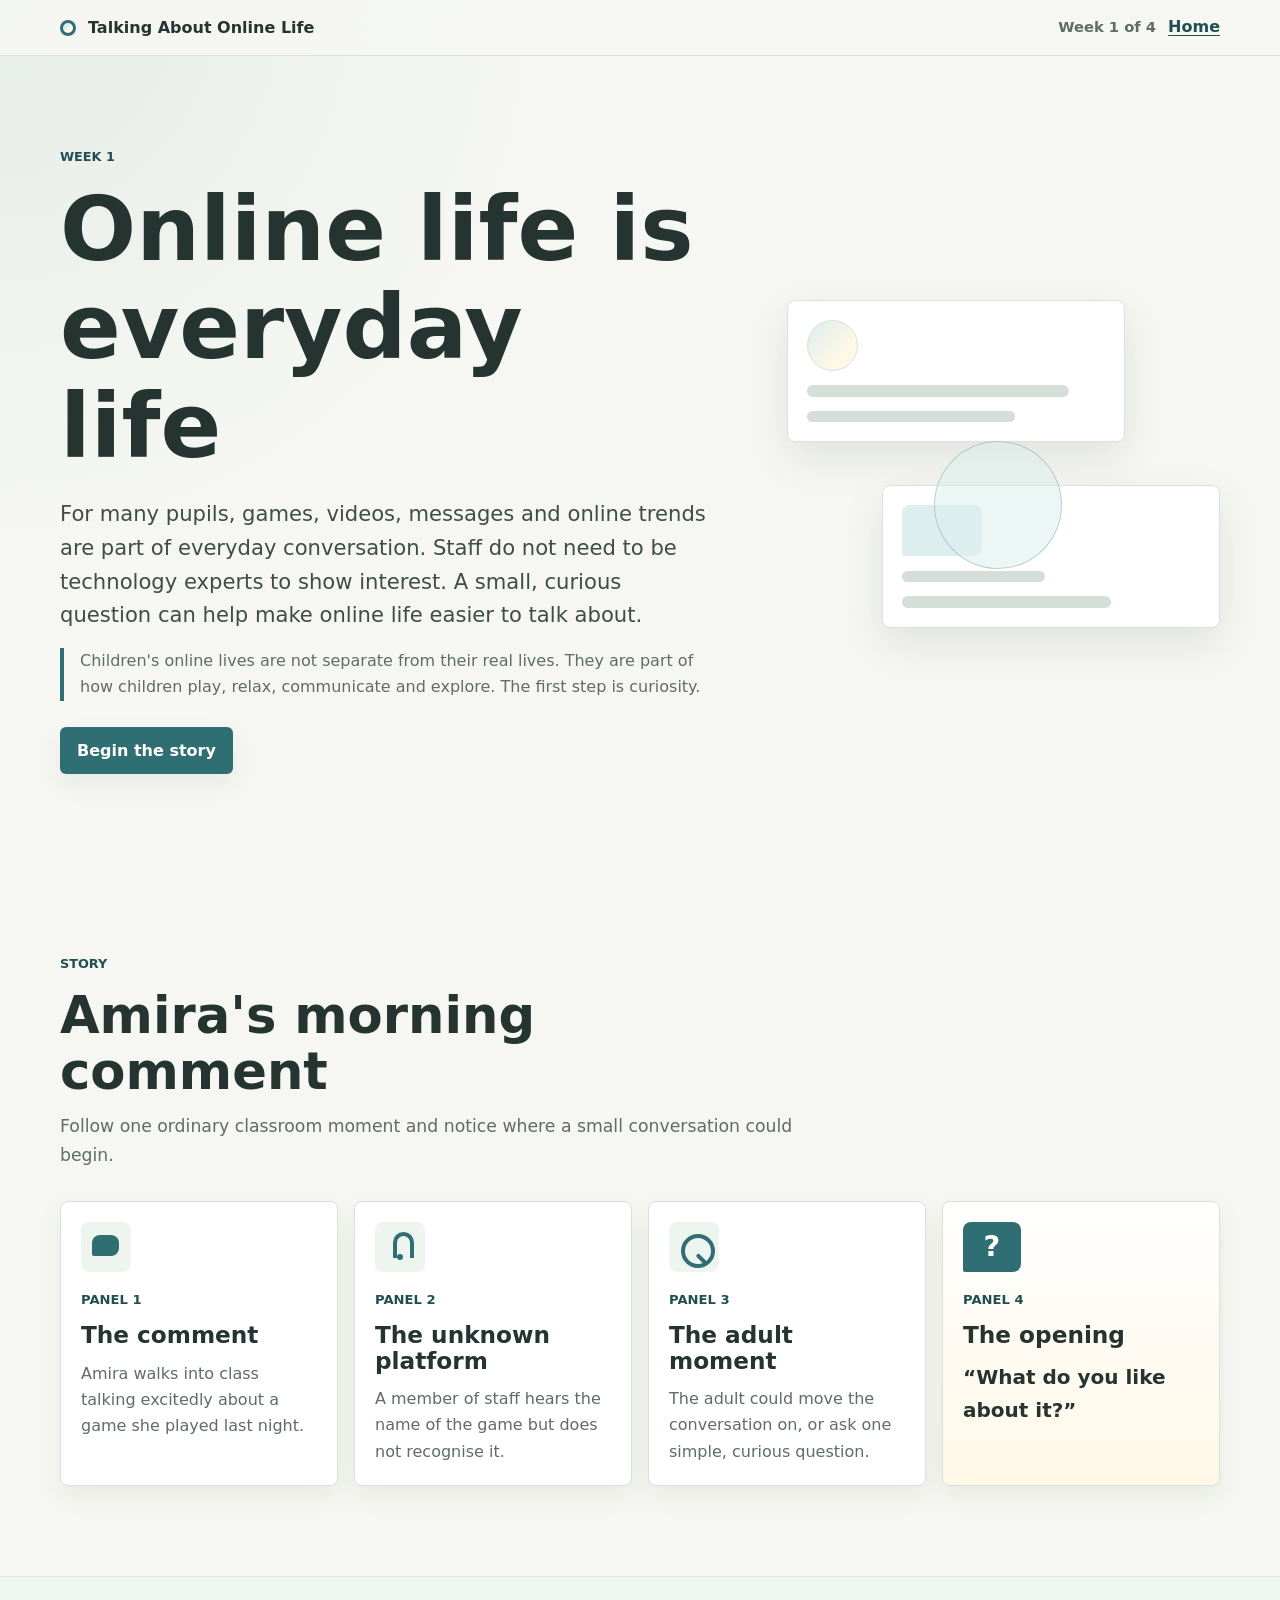
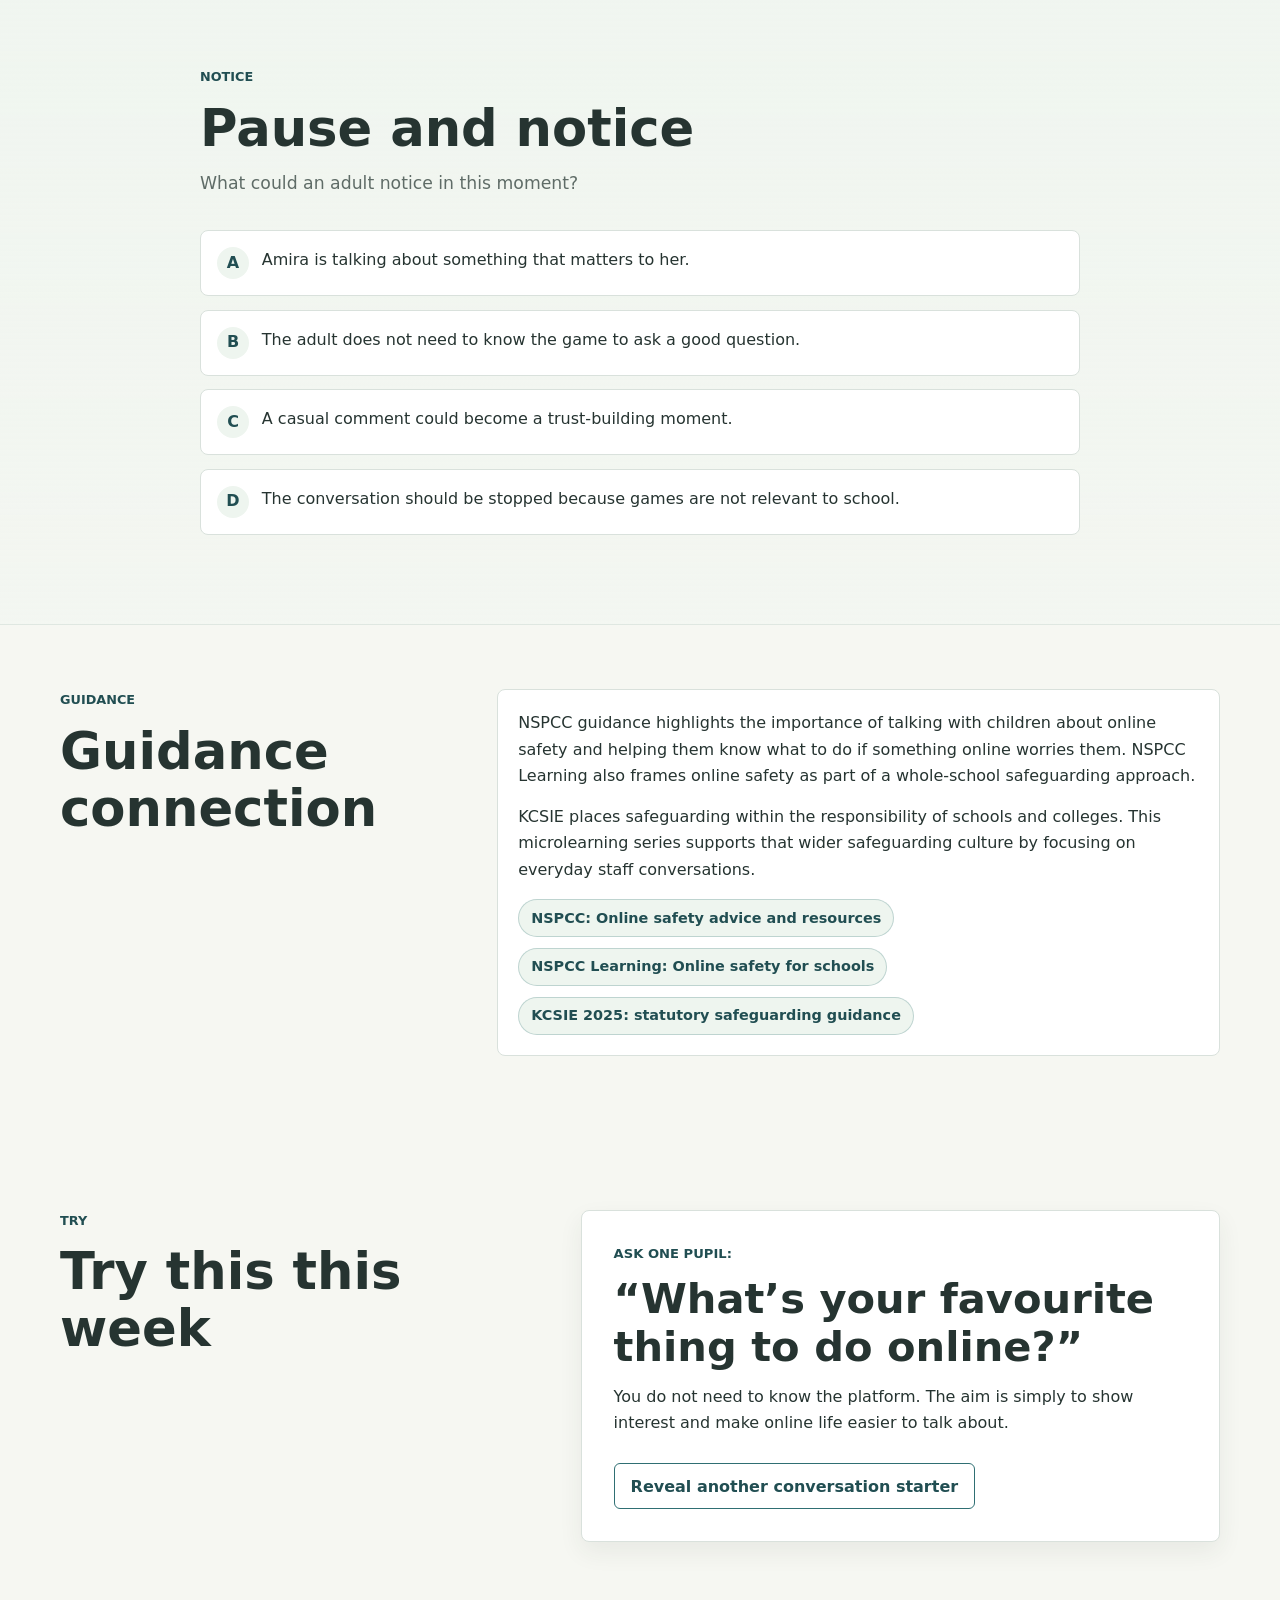
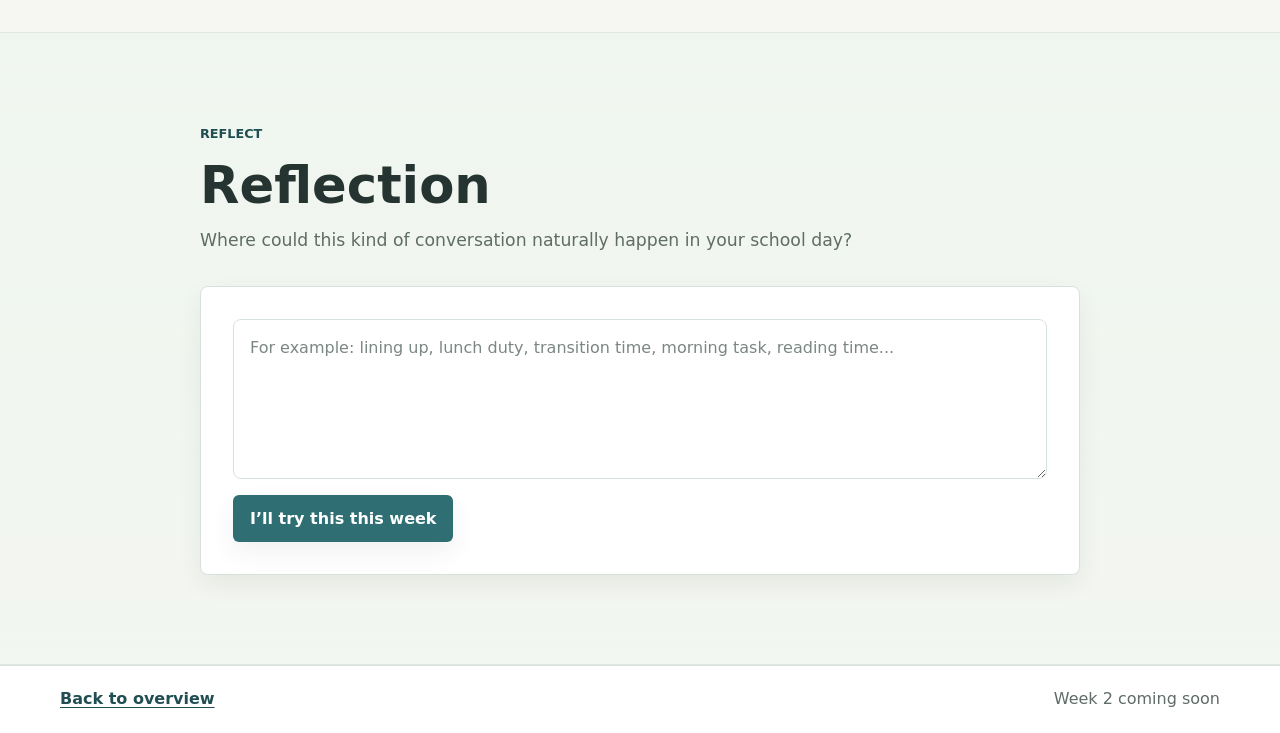
==== week-1/index.html @ 63ca15dc "Initial Week 1 prototype" ====
<!DOCTYPE html>
<html lang="en">
  <head>
    <meta charset="utf-8">
    <meta name="viewport" content="width=device-width, initial-scale=1">
    <meta
      name="description"
      content="Week 1 of Talking About Online Life: a short online safety microlearning experience for primary school staff."
    >
    <title>Week 1: Online life is everyday life</title>
    <link rel="icon" href="../assets/favicon.svg" type="image/svg+xml">
    <link rel="stylesheet" href="../shared/styles.css">
    <script src="../shared/script.js" defer></script>
  </head>
  <body class="site-shell week-page">
    <a class="skip-link" href="#main">Skip to main content</a>

    <header class="site-header" aria-label="Site header">
      <div class="site-header__inner">
        <a class="brand-link" href="../index.html" aria-label="Talking About Online Life home">
          <span class="brand-mark" aria-hidden="true"></span>
          <span>Talking About Online Life</span>
        </a>
        <div class="header-actions">
          <span class="header-note">Week 1 of 4</span>
          <a class="header-link" href="../index.html">Home</a>
        </div>
      </div>
    </header>

    <main id="main">
      <section class="hero section">
        <div class="container hero-grid">
          <div class="hero-copy">
            <p class="eyebrow">Week 1</p>
            <h1>Online life is everyday life</h1>
            <p class="lead">
              For many pupils, games, videos, messages and online trends are part of
              everyday conversation. Staff do not need to be technology experts to
              show interest. A small, curious question can help make online life
              easier to talk about.
            </p>
            <p class="core-message">
              Children's online lives are not separate from their real lives. They are
              part of how children play, relax, communicate and explore. The first
              step is curiosity.
            </p>
            <button class="button button--primary" type="button" data-scroll-target="#storyboard">
              Begin the story
            </button>
          </div>

          <div class="conversation-visual conversation-visual--hero" aria-hidden="true">
            <div class="visual-card visual-card--left">
              <span class="visual-dot"></span>
              <span class="visual-line visual-line--wide"></span>
              <span class="visual-line"></span>
            </div>
            <div class="visual-card visual-card--right">
              <span class="visual-bubble"></span>
              <span class="visual-line visual-line--short"></span>
              <span class="visual-line"></span>
            </div>
            <div class="visual-bridge"></div>
          </div>
        </div>
      </section>

      <section class="section" id="storyboard" aria-labelledby="storyboard-heading">
        <div class="container">
          <div class="section-heading">
            <p class="eyebrow">Story</p>
            <h2 id="storyboard-heading">Amira's morning comment</h2>
            <p>
              Follow one ordinary classroom moment and notice where a small conversation
              could begin.
            </p>
          </div>

          <div class="story-grid" aria-label="Four panel storyboard">
            <article class="story-card">
              <div class="story-card__icon story-card__icon--chat" aria-hidden="true"></div>
              <p class="story-card__number">Panel 1</p>
              <h3>The comment</h3>
              <p>Amira walks into class talking excitedly about a game she played last night.</p>
            </article>

            <article class="story-card">
              <div class="story-card__icon story-card__icon--question" aria-hidden="true"></div>
              <p class="story-card__number">Panel 2</p>
              <h3>The unknown platform</h3>
              <p>A member of staff hears the name of the game but does not recognise it.</p>
            </article>

            <article class="story-card">
              <div class="story-card__icon story-card__icon--moment" aria-hidden="true"></div>
              <p class="story-card__number">Panel 3</p>
              <h3>The adult moment</h3>
              <p>The adult could move the conversation on, or ask one simple, curious question.</p>
            </article>

            <article class="story-card story-card--quote">
              <div class="speech-bubble" aria-hidden="true">?</div>
              <p class="story-card__number">Panel 4</p>
              <h3>The opening</h3>
              <p class="story-quote">&ldquo;What do you like about it?&rdquo;</p>
            </article>
          </div>
        </div>
      </section>

      <section class="section section--tint" aria-labelledby="notice-heading">
        <div class="container narrow">
          <div class="section-heading">
            <p class="eyebrow">Notice</p>
            <h2 id="notice-heading">Pause and notice</h2>
            <p>What could an adult notice in this moment?</p>
          </div>

          <div class="notice-options" aria-label="Select all that apply">
            <button
              class="option-card"
              type="button"
              aria-pressed="false"
              data-notice-option="supportive"
            >
              <span class="option-card__letter">A</span>
              <span>Amira is talking about something that matters to her.</span>
            </button>

            <button
              class="option-card"
              type="button"
              aria-pressed="false"
              data-notice-option="supportive"
            >
              <span class="option-card__letter">B</span>
              <span>The adult does not need to know the game to ask a good question.</span>
            </button>

            <button
              class="option-card"
              type="button"
              aria-pressed="false"
              data-notice-option="supportive"
            >
              <span class="option-card__letter">C</span>
              <span>A casual comment could become a trust-building moment.</span>
            </button>

            <button
              class="option-card"
              type="button"
              aria-pressed="false"
              data-notice-option="gentle"
            >
              <span class="option-card__letter">D</span>
              <span>The conversation should be stopped because games are not relevant to school.</span>
            </button>
          </div>

          <div
            class="feedback-panel"
            aria-live="polite"
            data-notice-feedback
            hidden
          ></div>
        </div>
      </section>

      <section class="section section--compact" aria-labelledby="guidance-heading">
        <div class="container">
          <div class="guidance-layout">
            <div class="section-heading section-heading--compact">
              <p class="eyebrow">Guidance</p>
              <h2 id="guidance-heading">Guidance connection</h2>
            </div>

            <div class="guidance-card">
              <p>
                NSPCC guidance highlights the importance of talking with children about
                online safety and helping them know what to do if something online
                worries them. NSPCC Learning also frames online safety as part of a
                whole-school safeguarding approach.
              </p>
              <p>
                KCSIE places safeguarding within the responsibility of schools and
                colleges. This microlearning series supports that wider safeguarding
                culture by focusing on everyday staff conversations.
              </p>

              <ul class="source-list" aria-label="Source labels">
                <li>
                  <a href="https://www.nspcc.org.uk/keeping-children-safe/online-safety/">
                    NSPCC: Online safety advice and resources
                  </a>
                </li>
                <li>
                  <a href="https://learning.nspcc.org.uk/online-safety/online-safety-for-schools">
                    NSPCC Learning: Online safety for schools
                  </a>
                </li>
                <li>
                  <a href="https://www.gov.uk/government/publications/keeping-children-safe-in-education--2">
                    KCSIE 2025: statutory safeguarding guidance
                  </a>
                </li>
              </ul>
            </div>
          </div>
        </div>
      </section>

      <section class="section" aria-labelledby="try-heading">
        <div class="container action-grid">
          <div class="section-heading">
            <p class="eyebrow">Try</p>
            <h2 id="try-heading">Try this this week</h2>
          </div>

          <div class="action-card">
            <p class="action-card__label">Ask one pupil:</p>
            <p class="action-card__prompt">&ldquo;What&rsquo;s your favourite thing to do online?&rdquo;</p>
            <p>
              You do not need to know the platform. The aim is simply to show interest
              and make online life easier to talk about.
            </p>
            <button
              class="button button--secondary"
              type="button"
              aria-controls="starter-list"
              aria-expanded="false"
              data-reveal-starters
            >
              Reveal another conversation starter
            </button>

            <div class="starter-list" id="starter-list" data-starter-list hidden>
              <p>&ldquo;What do you like about it?&rdquo;</p>
              <p>&ldquo;How does it work?&rdquo;</p>
            </div>
          </div>
        </div>
      </section>

      <section class="section section--tint" aria-labelledby="reflection-heading">
        <div class="container narrow">
          <div class="section-heading">
            <p class="eyebrow">Reflect</p>
            <h2 id="reflection-heading">Reflection</h2>
            <p>Where could this kind of conversation naturally happen in your school day?</p>
          </div>

          <div class="reflection-card">
            <label class="visually-hidden" for="reflection-response">
              Where could this kind of conversation naturally happen in your school day?
            </label>
            <textarea
              id="reflection-response"
              placeholder="For example: lining up, lunch duty, transition time, morning task, reading time..."
              rows="5"
            ></textarea>
            <button class="button button--primary" type="button" data-reflection-button>
              I&rsquo;ll try this this week
            </button>
            <p class="feedback-panel feedback-panel--inline" aria-live="polite" data-reflection-feedback hidden>
              Small conversations build trust. Try one low-pressure question this week.
            </p>
          </div>
        </div>
      </section>
    </main>

    <footer class="footer-nav" aria-label="Week navigation">
      <div class="container footer-nav__inner">
        <a class="text-link" href="../index.html">Back to overview</a>
        <span>Week 2 coming soon</span>
      </div>
    </footer>
  </body>
</html>
---- shared/styles.css ----
:root {
  --background: #f6f7f2;
  --surface: #ffffff;
  --surface-soft: #eef5ef;
  --surface-warm: #fff8e7;
  --ink: #263431;
  --muted: #5f6c67;
  --accent: #2f6f73;
  --accent-dark: #214e52;
  --accent-soft: #dceeed;
  --border: #d9e1dc;
  --focus: #b35c1e;
  --shadow: 0 16px 40px rgba(38, 52, 49, 0.1);
  --shadow-soft: 0 10px 24px rgba(38, 52, 49, 0.07);
  --radius: 8px;
  --space-section: clamp(3.5rem, 7vw, 6rem);
  --container: 1160px;
}

* {
  box-sizing: border-box;
}

html {
  scroll-behavior: smooth;
}

body {
  margin: 0;
  background:
    radial-gradient(circle at top left, rgba(47, 111, 115, 0.08), transparent 34rem),
    var(--background);
  color: var(--ink);
  font-family:
    Inter, ui-sans-serif, system-ui, -apple-system, BlinkMacSystemFont, "Segoe UI",
    sans-serif;
  font-size: 1rem;
  line-height: 1.65;
  text-rendering: optimizeLegibility;
}

img,
svg {
  max-width: 100%;
}

a {
  color: var(--accent-dark);
  text-underline-offset: 0.18em;
}

a:hover {
  color: var(--accent);
}

button,
textarea {
  font: inherit;
}

button {
  cursor: pointer;
}

:focus-visible {
  outline: 3px solid var(--focus);
  outline-offset: 4px;
}

::selection {
  background: var(--accent-soft);
  color: var(--ink);
}

.skip-link {
  position: absolute;
  left: 1rem;
  top: 1rem;
  z-index: 20;
  transform: translateY(-150%);
  border-radius: 6px;
  background: var(--ink);
  color: var(--surface);
  padding: 0.65rem 0.9rem;
  text-decoration: none;
}

.skip-link:focus {
  transform: translateY(0);
}

.site-header {
  position: sticky;
  top: 0;
  z-index: 10;
  border-bottom: 1px solid rgba(217, 225, 220, 0.85);
  background: rgba(246, 247, 242, 0.92);
  backdrop-filter: blur(12px);
}

.site-header__inner {
  display: flex;
  align-items: center;
  justify-content: space-between;
  gap: 1rem;
  width: min(100% - 2rem, var(--container));
  margin: 0 auto;
  padding: 0.9rem 0;
}

.brand-link,
.header-actions,
.week-card__topline,
.footer-nav__inner {
  display: flex;
  align-items: center;
  gap: 0.75rem;
}

.brand-link {
  min-width: 0;
  color: var(--ink);
  font-weight: 750;
  line-height: 1.2;
  text-decoration: none;
}

.brand-link span:last-child {
  overflow-wrap: anywhere;
}

.brand-mark {
  display: inline-block;
  width: 1rem;
  height: 1rem;
  flex: 0 0 auto;
  border: 3px solid var(--accent);
  border-radius: 50%;
  background: linear-gradient(135deg, var(--accent-soft) 0 48%, var(--surface-warm) 48%);
}

.header-note {
  flex: 0 0 auto;
  color: var(--muted);
  font-size: 0.92rem;
  font-weight: 650;
}

.header-link,
.text-link {
  color: var(--accent-dark);
  font-weight: 750;
}

.container {
  width: min(100% - 2rem, var(--container));
  margin: 0 auto;
}

.container.narrow {
  width: min(100% - 2rem, 880px);
}

.section {
  padding: var(--space-section) 0;
}

section[id] {
  scroll-margin-top: 6rem;
}

.section--tight {
  padding-top: 2rem;
}

.section--compact {
  padding: clamp(2.5rem, 5vw, 4rem) 0;
}

.section--tint {
  background: linear-gradient(180deg, rgba(238, 245, 239, 0.78), rgba(238, 245, 239, 0.35));
  border-block: 1px solid rgba(217, 225, 220, 0.7);
}

.hero,
.home-hero {
  min-height: min(72vh, 720px);
  display: grid;
  align-items: center;
}

.hero-grid {
  display: grid;
  grid-template-columns: minmax(0, 1.08fr) minmax(20rem, 0.72fr);
  align-items: center;
  gap: clamp(2rem, 6vw, 5rem);
}

.hero-copy {
  max-width: 720px;
}

.eyebrow {
  margin: 0 0 0.8rem;
  color: var(--accent-dark);
  font-size: 0.8rem;
  font-weight: 800;
  letter-spacing: 0;
  text-transform: uppercase;
}

h1,
h2,
h3,
p {
  overflow-wrap: break-word;
}

h1,
h2,
h3 {
  margin: 0;
  line-height: 1.1;
}

h1 {
  max-width: 13ch;
  font-size: clamp(3rem, 7vw, 5.8rem);
}

h2 {
  font-size: clamp(2rem, 4vw, 3.2rem);
}

h3 {
  font-size: clamp(1.2rem, 2vw, 1.45rem);
}

p {
  margin: 0;
}

.lead {
  max-width: 66ch;
  margin-top: 1.35rem;
  color: #3f4d49;
  font-size: clamp(1.12rem, 2vw, 1.32rem);
  line-height: 1.6;
}

.hero-copy > p:not(.eyebrow):not(.lead) {
  max-width: 68ch;
  margin-top: 1rem;
  color: var(--muted);
}

.core-message {
  border-left: 4px solid var(--accent);
  padding-left: 1rem;
}

.button {
  display: inline-flex;
  align-items: center;
  justify-content: center;
  min-height: 2.9rem;
  margin-top: 1.65rem;
  border: 1px solid transparent;
  border-radius: 6px;
  padding: 0.78rem 1rem;
  font-weight: 800;
  line-height: 1.2;
  text-align: center;
  text-decoration: none;
}

.button--primary {
  background: var(--accent);
  color: var(--surface);
  box-shadow: var(--shadow-soft);
}

.button--primary:hover {
  background: var(--accent-dark);
  color: var(--surface);
}

.button--secondary {
  border-color: var(--accent);
  background: var(--surface);
  color: var(--accent-dark);
}

.button--secondary:hover {
  background: var(--accent-soft);
}

.conversation-visual {
  position: relative;
  min-height: 22rem;
}

.conversation-visual--hero {
  min-height: 24rem;
}

.visual-card {
  position: absolute;
  width: min(78%, 22rem);
  border: 1px solid var(--border);
  border-radius: var(--radius);
  background: var(--surface);
  padding: 1.2rem;
  box-shadow: var(--shadow);
}

.visual-card--left {
  left: 0;
  top: 2rem;
}

.visual-card--right {
  right: 0;
  bottom: 1.5rem;
}

.visual-dot,
.visual-bubble,
.visual-line {
  display: block;
}

.visual-dot {
  width: 3.2rem;
  height: 3.2rem;
  border-radius: 50%;
  background:
    linear-gradient(135deg, var(--accent-soft), transparent 70%),
    var(--surface-warm);
  border: 1px solid var(--border);
}

.visual-bubble {
  width: 5rem;
  height: 3.2rem;
  border-radius: 8px 8px 8px 2px;
  background: var(--accent-soft);
}

.visual-line {
  width: 70%;
  height: 0.7rem;
  margin-top: 0.9rem;
  border-radius: 999px;
  background: #d5ded9;
}

.visual-line--wide {
  width: 88%;
}

.visual-line--short {
  width: 48%;
}

.visual-bridge {
  position: absolute;
  left: 34%;
  top: 45%;
  width: 8rem;
  height: 8rem;
  border: 1px solid rgba(47, 111, 115, 0.28);
  border-radius: 50%;
  background: rgba(220, 238, 237, 0.55);
}

.section-heading {
  max-width: 760px;
  margin-bottom: 2rem;
}

.section-heading p:last-child {
  margin-top: 0.8rem;
  color: var(--muted);
  font-size: 1.08rem;
}

.section-heading--compact {
  margin-bottom: 0;
}

.week-grid,
.story-grid {
  display: grid;
  gap: 1rem;
}

.week-grid {
  grid-template-columns: repeat(4, minmax(0, 1fr));
}

.story-grid {
  grid-template-columns: repeat(4, minmax(0, 1fr));
}

.week-card,
.story-card,
.guidance-card,
.action-card,
.reflection-card,
.feedback-panel {
  border: 1px solid var(--border);
  border-radius: var(--radius);
  background: var(--surface);
  box-shadow: var(--shadow-soft);
}

.week-card,
.story-card {
  min-height: 100%;
  padding: 1.25rem;
}

.week-card--active {
  border-color: rgba(47, 111, 115, 0.5);
  background: linear-gradient(180deg, var(--surface), var(--accent-soft));
}

.week-card__meta,
.story-card__number,
.action-card__label {
  margin-bottom: 0.7rem;
  color: var(--accent-dark);
  font-size: 0.82rem;
  font-weight: 800;
  text-transform: uppercase;
}

.week-card p:not(.week-card__meta) {
  margin-top: 0.8rem;
  color: var(--muted);
}

.week-card .text-link {
  display: inline-block;
  margin-top: 1.25rem;
}

.status-pill {
  border: 1px solid rgba(47, 111, 115, 0.25);
  border-radius: 999px;
  background: var(--surface-soft);
  color: var(--accent-dark);
  padding: 0.25rem 0.55rem;
  font-size: 0.78rem;
  font-weight: 800;
}

.story-card {
  position: relative;
  overflow: hidden;
}

.story-card p:last-child {
  margin-top: 0.8rem;
  color: var(--muted);
}

.story-card__icon {
  width: 3.1rem;
  height: 3.1rem;
  margin-bottom: 1.1rem;
  border-radius: 8px;
  background: var(--surface-soft);
  position: relative;
}

.story-card__icon--chat::before,
.story-card__icon--question::before,
.story-card__icon--moment::before,
.story-card__icon--moment::after {
  content: "";
  position: absolute;
}

.story-card__icon--chat::before {
  inset: 0.8rem 0.7rem 1rem;
  border-radius: 8px 8px 8px 2px;
  background: var(--accent);
}

.story-card__icon--question::before {
  left: 1.13rem;
  top: 0.62rem;
  width: 0.78rem;
  height: 1.35rem;
  border: 0.28rem solid var(--accent);
  border-bottom: 0;
  border-radius: 1rem 1rem 0 0;
}

.story-card__icon--question::after {
  content: "";
  position: absolute;
  left: 1.35rem;
  bottom: 0.72rem;
  width: 0.38rem;
  height: 0.38rem;
  border-radius: 50%;
  background: var(--accent);
}

.story-card__icon--moment::before {
  left: 0.72rem;
  top: 0.72rem;
  width: 1.65rem;
  height: 1.65rem;
  border: 0.26rem solid var(--accent);
  border-radius: 50%;
}

.story-card__icon--moment::after {
  right: 0.68rem;
  bottom: 0.68rem;
  width: 0.8rem;
  height: 0.26rem;
  border-radius: 999px;
  background: var(--accent);
  transform: rotate(45deg);
}

.story-card--quote {
  background: linear-gradient(180deg, var(--surface), var(--surface-warm));
}

.speech-bubble {
  width: 3.6rem;
  height: 3.1rem;
  margin-bottom: 1.1rem;
  border-radius: 8px 8px 8px 2px;
  background: var(--accent);
  color: var(--surface);
  display: grid;
  place-items: center;
  font-size: 1.8rem;
  font-weight: 850;
}

.story-quote {
  color: var(--ink) !important;
  font-size: 1.25rem;
  font-weight: 800;
}

.notice-options {
  display: grid;
  gap: 0.85rem;
}

.option-card {
  display: grid;
  grid-template-columns: auto minmax(0, 1fr);
  align-items: start;
  gap: 0.8rem;
  width: 100%;
  border: 1px solid var(--border);
  border-radius: var(--radius);
  background: var(--surface);
  color: var(--ink);
  padding: 1rem;
  text-align: left;
  box-shadow: none;
}

.option-card:hover {
  border-color: rgba(47, 111, 115, 0.45);
}

.option-card[aria-pressed="true"] {
  border-color: var(--accent);
  background: var(--accent-soft);
}

.option-card[aria-pressed="true"]::after {
  content: "Selected";
  grid-column: 2;
  color: var(--accent-dark);
  font-size: 0.84rem;
  font-weight: 800;
}

.option-card__letter {
  display: inline-grid;
  place-items: center;
  min-width: 2rem;
  height: 2rem;
  border-radius: 50%;
  background: var(--surface-soft);
  color: var(--accent-dark);
  font-weight: 850;
}

.feedback-panel {
  margin-top: 1rem;
  padding: 1rem;
  color: var(--ink);
}

.feedback-panel p + p {
  margin-top: 0.75rem;
}

.feedback-panel--inline {
  width: 100%;
}

.guidance-layout {
  display: grid;
  grid-template-columns: 0.7fr 1.3fr;
  gap: clamp(1.5rem, 4vw, 3rem);
  align-items: start;
}

.guidance-card {
  padding: 1.25rem;
  box-shadow: none;
}

.guidance-card p + p {
  margin-top: 0.9rem;
}

.source-list {
  display: flex;
  flex-wrap: wrap;
  gap: 0.65rem;
  margin: 1rem 0 0;
  padding: 0;
  list-style: none;
}

.source-list a {
  display: inline-flex;
  min-height: 2.4rem;
  align-items: center;
  border: 1px solid rgba(47, 111, 115, 0.25);
  border-radius: 999px;
  background: var(--surface-soft);
  padding: 0.45rem 0.75rem;
  font-size: 0.9rem;
  font-weight: 750;
  line-height: 1.2;
  text-decoration: none;
}

.source-list a:hover {
  background: var(--accent-soft);
}

.action-grid {
  display: grid;
  grid-template-columns: minmax(0, 0.85fr) minmax(0, 1.15fr);
  gap: clamp(1.5rem, 4vw, 3rem);
  align-items: start;
}

.action-card,
.reflection-card {
  padding: clamp(1.25rem, 3vw, 2rem);
}

.action-card__prompt {
  margin-bottom: 0.8rem;
  font-size: clamp(1.55rem, 4vw, 2.6rem);
  font-weight: 850;
  line-height: 1.15;
}

.starter-list {
  display: grid;
  gap: 0.65rem;
  margin-top: 1rem;
}

.starter-list p {
  border-left: 4px solid var(--accent);
  border-radius: 4px;
  background: var(--surface-soft);
  padding: 0.7rem 0.9rem;
  font-weight: 750;
}

.reflection-card {
  display: grid;
  gap: 1rem;
}

textarea {
  display: block;
  width: 100%;
  min-height: 10rem;
  resize: vertical;
  border: 1px solid var(--border);
  border-radius: var(--radius);
  background: var(--surface);
  color: var(--ink);
  padding: 1rem;
  line-height: 1.55;
}

textarea::placeholder {
  color: #7b8782;
}

.reflection-card .button {
  justify-self: start;
  margin-top: 0;
}

.footer-nav {
  border-top: 1px solid var(--border);
  background: var(--surface);
  color: var(--muted);
}

.footer-nav__inner {
  justify-content: space-between;
  padding: 1.25rem 0;
}

.visually-hidden {
  position: absolute;
  width: 1px;
  height: 1px;
  overflow: hidden;
  clip: rect(0 0 0 0);
  white-space: nowrap;
  clip-path: inset(50%);
}

[hidden] {
  display: none !important;
}

@media (max-width: 980px) {
  .hero-grid,
  .guidance-layout,
  .action-grid {
    grid-template-columns: 1fr;
  }

  .conversation-visual {
    min-height: 18rem;
  }

  .week-grid,
  .story-grid {
    grid-template-columns: repeat(2, minmax(0, 1fr));
  }

  h1 {
    max-width: 11ch;
  }
}

@media (max-width: 680px) {
  body {
    font-size: 0.98rem;
  }

  .site-header__inner,
  .header-actions,
  .footer-nav__inner {
    align-items: flex-start;
  }

  .site-header__inner,
  .footer-nav__inner {
    flex-direction: column;
  }

  .header-actions {
    flex-wrap: wrap;
  }

  .section {
    padding: 3rem 0;
  }

  .hero,
  .home-hero {
    min-height: auto;
    padding-top: 3.5rem;
  }

  h1 {
    max-width: 100%;
    font-size: clamp(2.45rem, 14vw, 3.25rem);
  }

  h2 {
    font-size: clamp(1.8rem, 10vw, 2.3rem);
  }

  .lead {
    font-size: 1.08rem;
  }

  .button {
    width: 100%;
  }

  .conversation-visual {
    min-height: 15rem;
  }

  .visual-card {
    width: 84%;
  }

  .visual-card--left {
    top: 0;
  }

  .visual-card--right {
    bottom: 0;
  }

  .week-grid,
  .story-grid {
    grid-template-columns: 1fr;
  }

  .source-list {
    display: grid;
  }

  .source-list a {
    border-radius: 6px;
  }

  .reflection-card .button {
    justify-self: stretch;
  }
}

@media (prefers-reduced-motion: reduce) {
  *,
  *::before,
  *::after {
    scroll-behavior: auto !important;
    transition-duration: 0.01ms !important;
    animation-duration: 0.01ms !important;
    animation-iteration-count: 1 !important;
  }
}
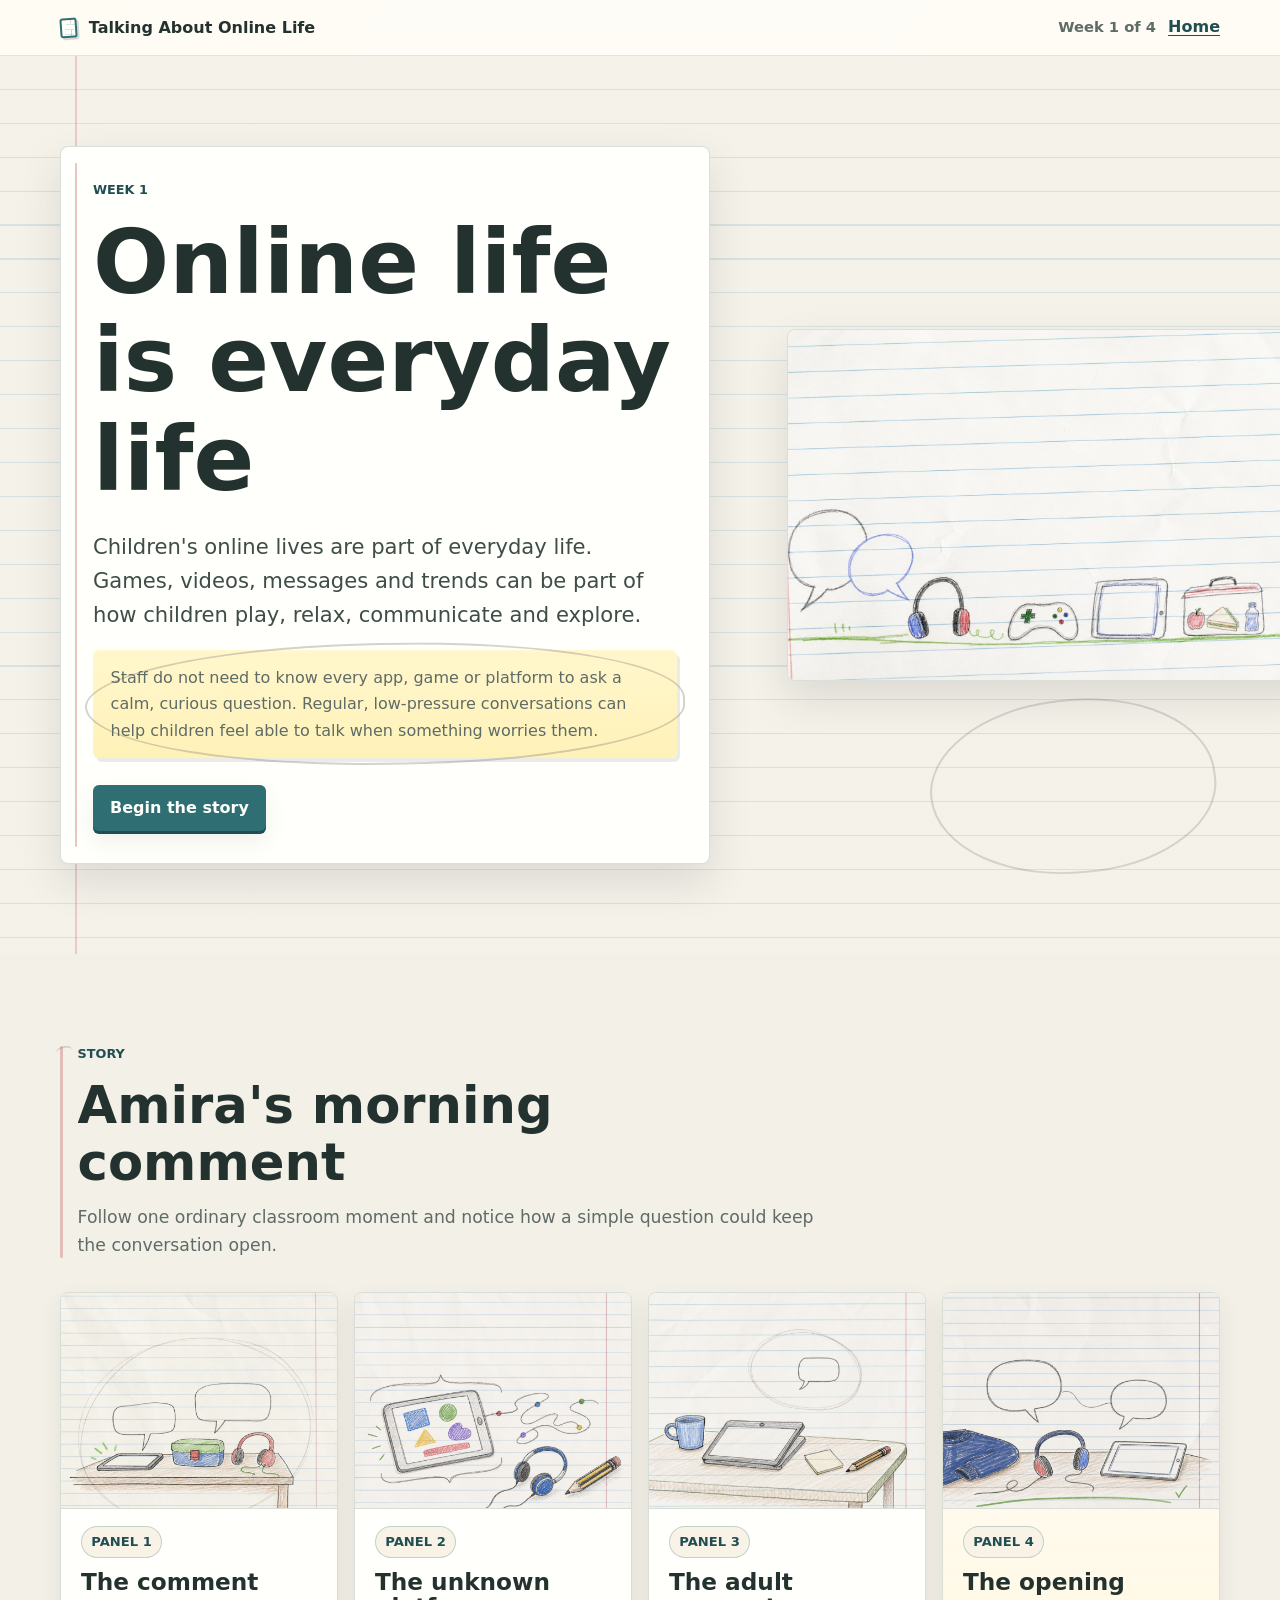
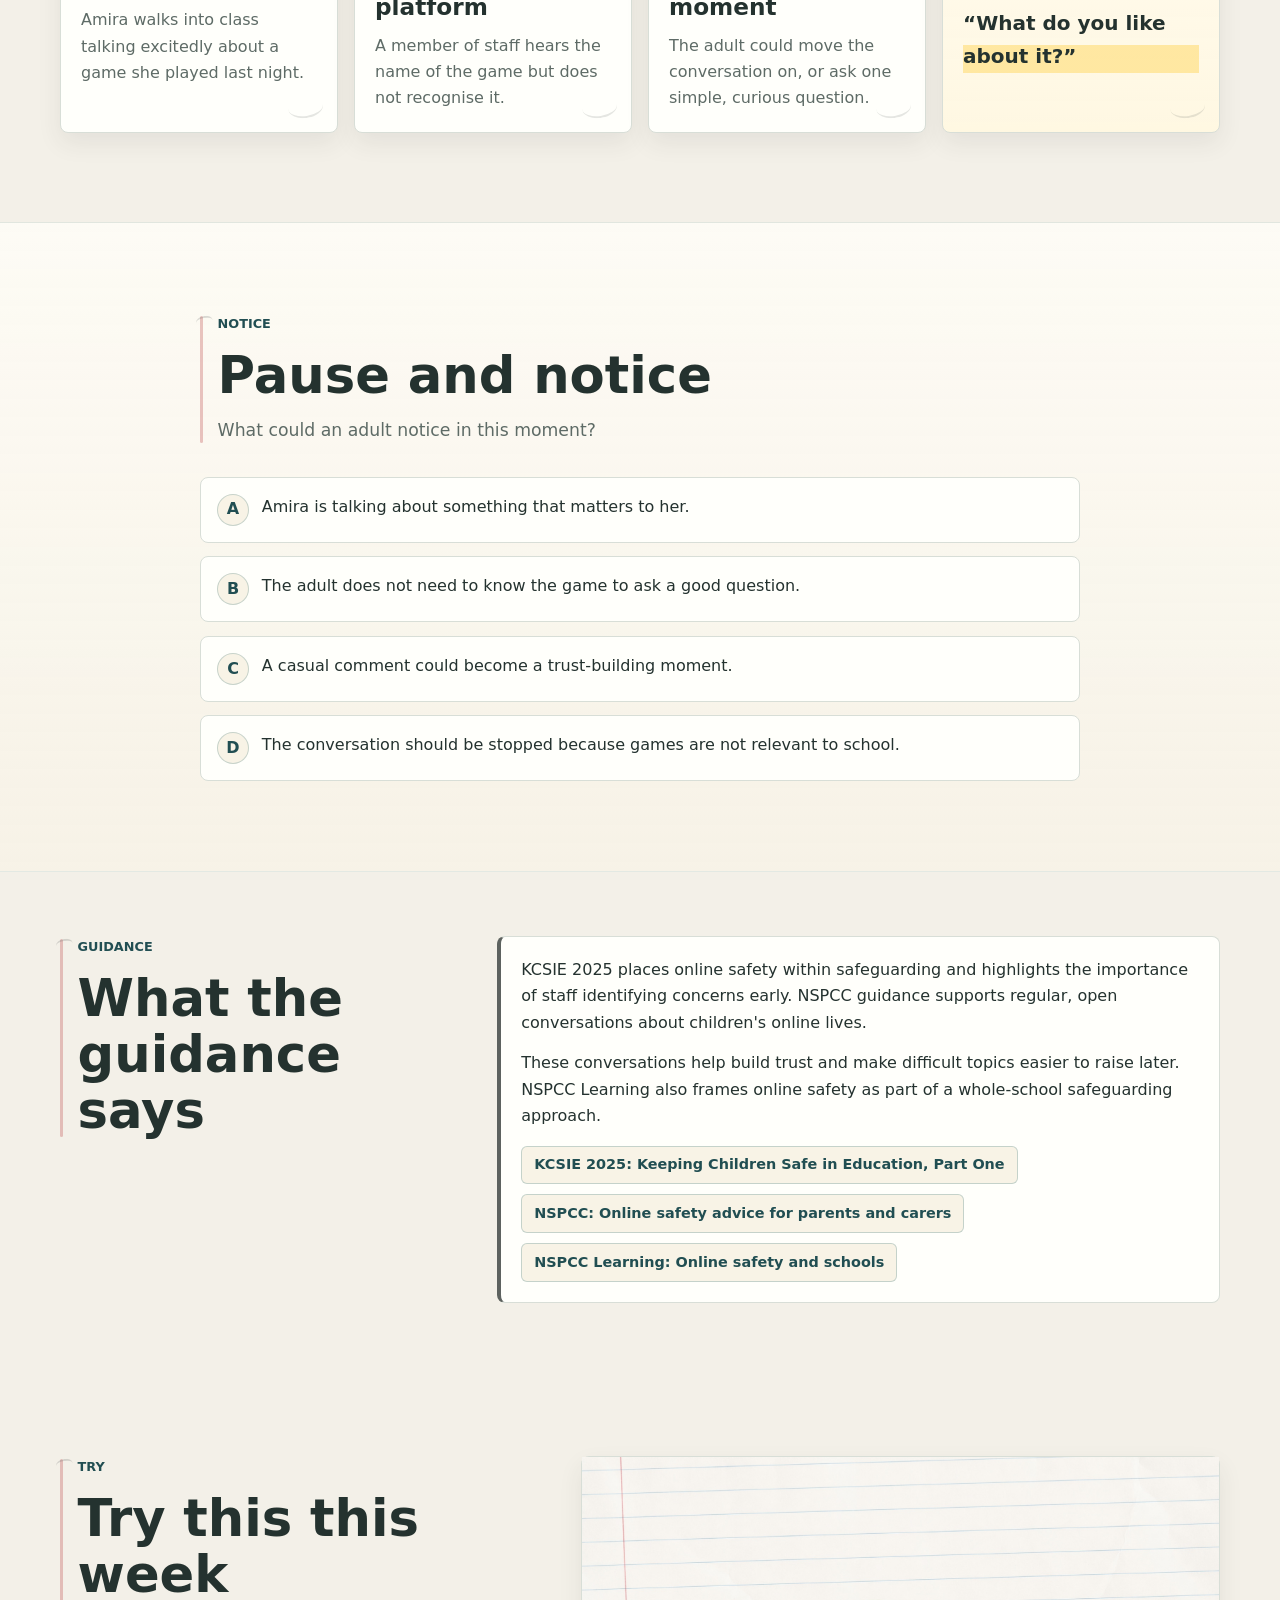
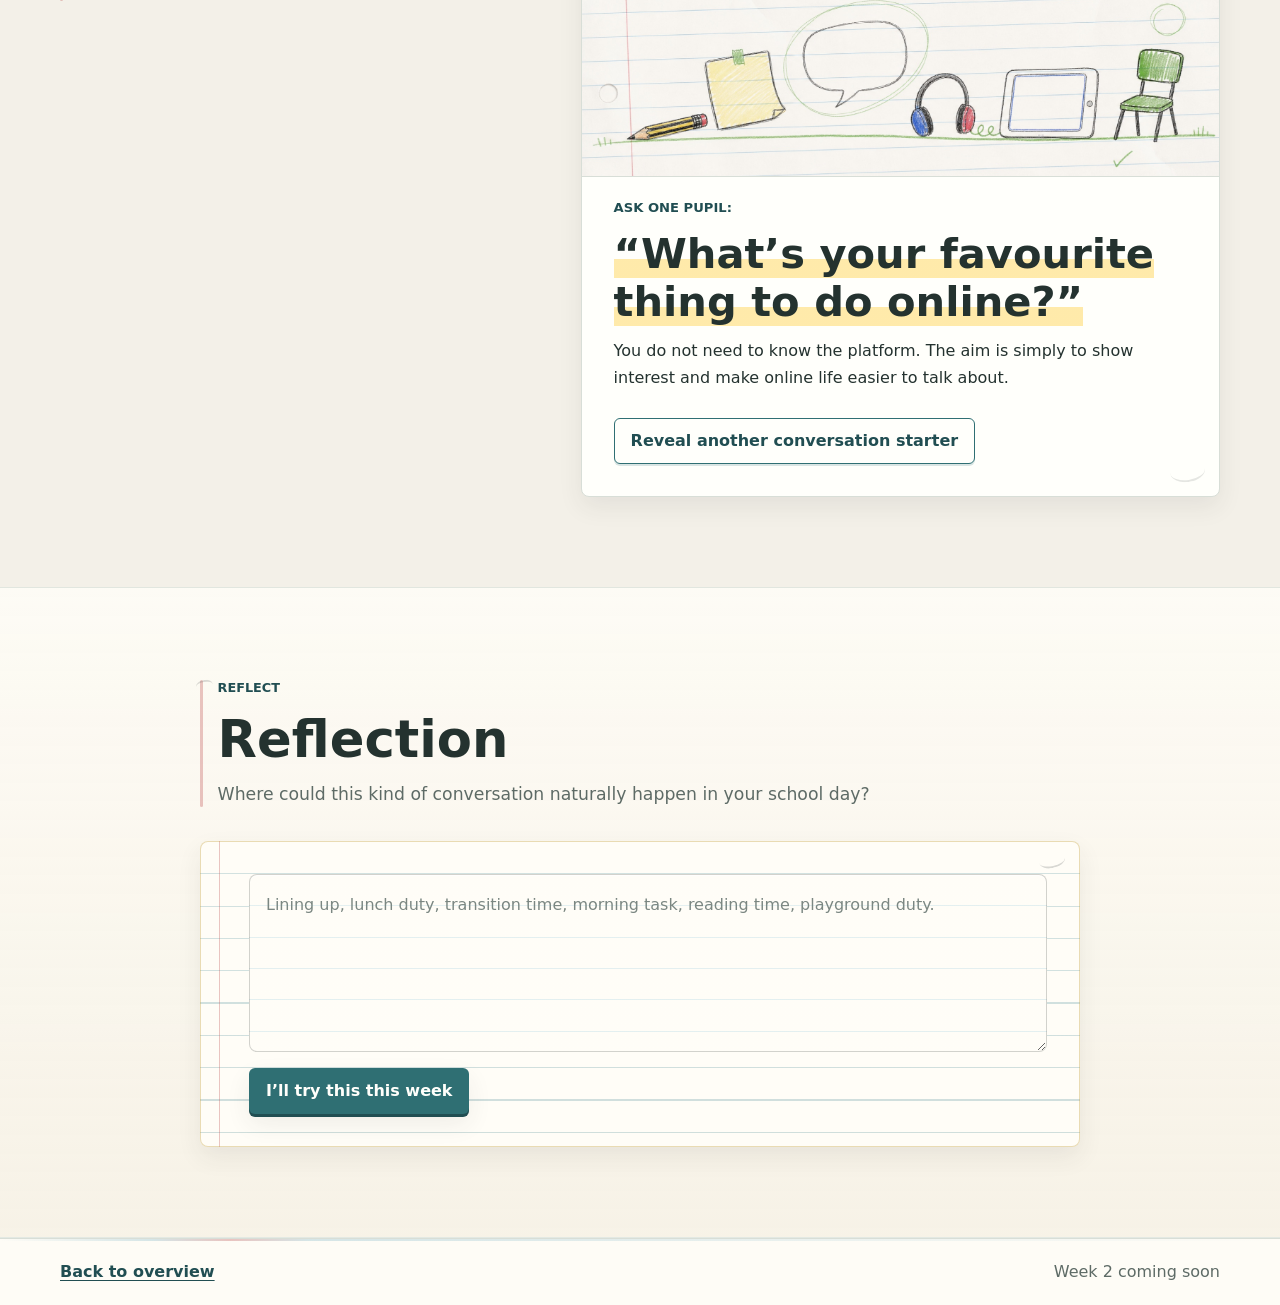
==== commit 81fd0839: "Update Week 1 copy and notebook visual style" ====
--- a/week-1/index.html
+++ b/week-1/index.html
@@ -5,14 +5,14 @@
     <meta name="viewport" content="width=device-width, initial-scale=1">
     <meta
       name="description"
-      content="Week 1 of Talking About Online Life: a short online safety microlearning experience for primary school staff."
+      content="Week 1 of Talking About Online Life: everyday conversations about children's online lives for primary school staff."
     >
     <title>Week 1: Online life is everyday life</title>
     <link rel="icon" href="../assets/favicon.svg" type="image/svg+xml">
     <link rel="stylesheet" href="../shared/styles.css">
     <script src="../shared/script.js" defer></script>
   </head>
-  <body class="site-shell week-page">
+  <body class="site-shell week-page annotated-journal">
     <a class="skip-link" href="#main">Skip to main content</a>
 
     <header class="site-header" aria-label="Site header">
@@ -29,79 +29,103 @@
     </header>
 
     <main id="main">
-      <section class="hero section">
+      <section class="hero section notebook-hero lesson-section">
         <div class="container hero-grid">
-          <div class="hero-copy">
+          <div class="hero-copy paper-panel hero-copy--annotated">
             <p class="eyebrow">Week 1</p>
             <h1>Online life is everyday life</h1>
             <p class="lead">
-              For many pupils, games, videos, messages and online trends are part of
-              everyday conversation. Staff do not need to be technology experts to
-              show interest. A small, curious question can help make online life
-              easier to talk about.
-            </p>
-            <p class="core-message">
-              Children's online lives are not separate from their real lives. They are
-              part of how children play, relax, communicate and explore. The first
-              step is curiosity.
+              Children's online lives are part of everyday life. Games, videos,
+              messages and trends can be part of how children play, relax,
+              communicate and explore.
+            </p>
+            <p class="core-message teacher-annotation">
+              Staff do not need to know every app, game or platform to ask a calm,
+              curious question. Regular, low-pressure conversations can help children
+              feel able to talk when something worries them.
             </p>
             <button class="button button--primary" type="button" data-scroll-target="#storyboard">
               Begin the story
             </button>
           </div>
 
-          <div class="conversation-visual conversation-visual--hero" aria-hidden="true">
-            <div class="visual-card visual-card--left">
-              <span class="visual-dot"></span>
-              <span class="visual-line visual-line--wide"></span>
-              <span class="visual-line"></span>
-            </div>
-            <div class="visual-card visual-card--right">
-              <span class="visual-bubble"></span>
-              <span class="visual-line visual-line--short"></span>
-              <span class="visual-line"></span>
-            </div>
-            <div class="visual-bridge"></div>
-          </div>
-        </div>
-      </section>
-
-      <section class="section" id="storyboard" aria-labelledby="storyboard-heading">
+          <figure class="paper-visual paper-visual--hero notebook-hero__visual">
+            <img
+              src="../assets/images/notebook-week1-hero.jpg"
+              alt="Childlike drawings of speech bubbles, headphones, a controller, a tablet and classroom objects on lined exercise-book paper."
+              width="1800"
+              height="1013"
+              fetchpriority="high"
+              decoding="async"
+            >
+          </figure>
+        </div>
+      </section>
+
+      <section class="section lesson-section" id="storyboard" aria-labelledby="storyboard-heading">
         <div class="container">
-          <div class="section-heading">
+          <div class="section-heading margin-prompt">
             <p class="eyebrow">Story</p>
             <h2 id="storyboard-heading">Amira's morning comment</h2>
             <p>
-              Follow one ordinary classroom moment and notice where a small conversation
-              could begin.
+              Follow one ordinary classroom moment and notice how a simple question
+              could keep the conversation open.
             </p>
           </div>
 
           <div class="story-grid" aria-label="Four panel storyboard">
-            <article class="story-card">
-              <div class="story-card__icon story-card__icon--chat" aria-hidden="true"></div>
-              <p class="story-card__number">Panel 1</p>
+            <article class="story-card paper-panel activity-card">
+              <img
+                class="story-card__image"
+                src="../assets/images/notebook-week1-story-comment.jpg"
+                alt=""
+                width="1000"
+                height="1000"
+                decoding="async"
+              >
+              <p class="story-card__number progress-marker">Panel 1</p>
               <h3>The comment</h3>
               <p>Amira walks into class talking excitedly about a game she played last night.</p>
             </article>
 
-            <article class="story-card">
-              <div class="story-card__icon story-card__icon--question" aria-hidden="true"></div>
-              <p class="story-card__number">Panel 2</p>
+            <article class="story-card paper-panel activity-card">
+              <img
+                class="story-card__image"
+                src="../assets/images/notebook-week1-story-platform.jpg"
+                alt=""
+                width="1000"
+                height="1000"
+                decoding="async"
+              >
+              <p class="story-card__number progress-marker">Panel 2</p>
               <h3>The unknown platform</h3>
               <p>A member of staff hears the name of the game but does not recognise it.</p>
             </article>
 
-            <article class="story-card">
-              <div class="story-card__icon story-card__icon--moment" aria-hidden="true"></div>
-              <p class="story-card__number">Panel 3</p>
+            <article class="story-card paper-panel activity-card">
+              <img
+                class="story-card__image"
+                src="../assets/images/notebook-week1-story-notice.jpg"
+                alt=""
+                width="1000"
+                height="1000"
+                decoding="async"
+              >
+              <p class="story-card__number progress-marker">Panel 3</p>
               <h3>The adult moment</h3>
               <p>The adult could move the conversation on, or ask one simple, curious question.</p>
             </article>
 
-            <article class="story-card story-card--quote">
-              <div class="speech-bubble" aria-hidden="true">?</div>
-              <p class="story-card__number">Panel 4</p>
+            <article class="story-card story-card--quote paper-panel activity-card">
+              <img
+                class="story-card__image"
+                src="../assets/images/notebook-week1-story-question.jpg"
+                alt=""
+                width="1000"
+                height="1000"
+                decoding="async"
+              >
+              <p class="story-card__number progress-marker">Panel 4</p>
               <h3>The opening</h3>
               <p class="story-quote">&ldquo;What do you like about it?&rdquo;</p>
             </article>
@@ -109,9 +133,9 @@
         </div>
       </section>
 
-      <section class="section section--tint" aria-labelledby="notice-heading">
+      <section class="section section--tint lesson-section lesson-section--activity" aria-labelledby="notice-heading">
         <div class="container narrow">
-          <div class="section-heading">
+          <div class="section-heading margin-prompt">
             <p class="eyebrow">Notice</p>
             <h2 id="notice-heading">Pause and notice</h2>
             <p>What could an adult notice in this moment?</p>
@@ -119,7 +143,7 @@
 
           <div class="notice-options" aria-label="Select all that apply">
             <button
-              class="option-card"
+              class="option-card activity-card"
               type="button"
               aria-pressed="false"
               data-notice-option="supportive"
@@ -129,7 +153,7 @@
             </button>
 
             <button
-              class="option-card"
+              class="option-card activity-card"
               type="button"
               aria-pressed="false"
               data-notice-option="supportive"
@@ -139,7 +163,7 @@
             </button>
 
             <button
-              class="option-card"
+              class="option-card activity-card"
               type="button"
               aria-pressed="false"
               data-notice-option="supportive"
@@ -149,7 +173,7 @@
             </button>
 
             <button
-              class="option-card"
+              class="option-card activity-card"
               type="button"
               aria-pressed="false"
               data-notice-option="gentle"
@@ -160,7 +184,7 @@
           </div>
 
           <div
-            class="feedback-panel"
+            class="feedback-panel reflection-note"
             aria-live="polite"
             data-notice-feedback
             hidden
@@ -168,41 +192,40 @@
         </div>
       </section>
 
-      <section class="section section--compact" aria-labelledby="guidance-heading">
+      <section class="section section--compact lesson-section" aria-labelledby="guidance-heading">
         <div class="container">
           <div class="guidance-layout">
-            <div class="section-heading section-heading--compact">
+            <div class="section-heading section-heading--compact margin-prompt">
               <p class="eyebrow">Guidance</p>
-              <h2 id="guidance-heading">Guidance connection</h2>
+              <h2 id="guidance-heading">What the guidance says</h2>
             </div>
 
-            <div class="guidance-card">
+            <div class="guidance-card safeguarding-callout paper-panel">
               <p>
-                NSPCC guidance highlights the importance of talking with children about
-                online safety and helping them know what to do if something online
-                worries them. NSPCC Learning also frames online safety as part of a
+                KCSIE 2025 places online safety within safeguarding and highlights
+                the importance of staff identifying concerns early. NSPCC guidance
+                supports regular, open conversations about children's online lives.
+              </p>
+              <p>
+                These conversations help build trust and make difficult topics easier
+                to raise later. NSPCC Learning also frames online safety as part of a
                 whole-school safeguarding approach.
               </p>
-              <p>
-                KCSIE places safeguarding within the responsibility of schools and
-                colleges. This microlearning series supports that wider safeguarding
-                culture by focusing on everyday staff conversations.
-              </p>
 
               <ul class="source-list" aria-label="Source labels">
                 <li>
+                  <a href="https://www.gov.uk/government/publications/keeping-children-safe-in-education--2">
+                    KCSIE 2025: Keeping Children Safe in Education, Part One
+                  </a>
+                </li>
+                <li>
                   <a href="https://www.nspcc.org.uk/keeping-children-safe/online-safety/">
-                    NSPCC: Online safety advice and resources
+                    NSPCC: Online safety advice for parents and carers
                   </a>
                 </li>
                 <li>
                   <a href="https://learning.nspcc.org.uk/online-safety/online-safety-for-schools">
-                    NSPCC Learning: Online safety for schools
-                  </a>
-                </li>
-                <li>
-                  <a href="https://www.gov.uk/government/publications/keeping-children-safe-in-education--2">
-                    KCSIE 2025: statutory safeguarding guidance
+                    NSPCC Learning: Online safety and schools
                   </a>
                 </li>
               </ul>
@@ -211,14 +234,22 @@
         </div>
       </section>
 
-      <section class="section" aria-labelledby="try-heading">
+      <section class="section lesson-section" aria-labelledby="try-heading">
         <div class="container action-grid">
-          <div class="section-heading">
+          <div class="section-heading margin-prompt">
             <p class="eyebrow">Try</p>
             <h2 id="try-heading">Try this this week</h2>
           </div>
 
-          <div class="action-card">
+          <div class="action-card paper-panel activity-card">
+            <img
+              class="action-card__image"
+              src="../assets/images/notebook-week1-action.jpg"
+              alt=""
+              width="1800"
+              height="1013"
+              decoding="async"
+            >
             <p class="action-card__label">Ask one pupil:</p>
             <p class="action-card__prompt">&ldquo;What&rsquo;s your favourite thing to do online?&rdquo;</p>
             <p>
@@ -243,21 +274,22 @@
         </div>
       </section>
 
-      <section class="section section--tint" aria-labelledby="reflection-heading">
+      <section class="section section--tint lesson-section lesson-section--reflection" aria-labelledby="reflection-heading">
         <div class="container narrow">
-          <div class="section-heading">
+          <div class="section-heading margin-prompt">
             <p class="eyebrow">Reflect</p>
             <h2 id="reflection-heading">Reflection</h2>
             <p>Where could this kind of conversation naturally happen in your school day?</p>
           </div>
 
-          <div class="reflection-card">
+          <div class="reflection-card reflection-note lined-paper-panel">
             <label class="visually-hidden" for="reflection-response">
               Where could this kind of conversation naturally happen in your school day?
             </label>
             <textarea
               id="reflection-response"
-              placeholder="For example: lining up, lunch duty, transition time, morning task, reading time..."
+              class="reflection-input"
+              placeholder="Lining up, lunch duty, transition time, morning task, reading time, playground duty."
               rows="5"
             ></textarea>
             <button class="button button--primary" type="button" data-reflection-button>
@@ -271,7 +303,7 @@
       </section>
     </main>
 
-    <footer class="footer-nav" aria-label="Week navigation">
+    <footer class="footer-nav module-divider" aria-label="Week navigation">
       <div class="container footer-nav__inner">
         <a class="text-link" href="../index.html">Back to overview</a>
         <span>Week 2 coming soon</span>
--- a/shared/styles.css
+++ b/shared/styles.css
@@ -1,18 +1,41 @@
 :root {
-  --background: #f6f7f2;
-  --surface: #ffffff;
+  --paper-bg: #f3f0e8;
+  --paper: #fffdf7;
+  --paper-clean: #fffffb;
+  --paper-soft: #f8f3e6;
+  --paper-warm: #fff8e2;
+  --ruled-line: rgba(84, 157, 181, 0.24);
+  --margin-line: rgba(192, 87, 87, 0.34);
+  --pencil: #5d625f;
+  --pencil-soft: rgba(93, 98, 95, 0.22);
+  --felt-tip: #2f6f73;
+  --felt-tip-dark: #214e52;
+  --felt-tip-soft: #dceeed;
+  --sticky-note: #fff2b8;
+  --sticky-note-soft: #fff7cd;
+  --highlight: rgba(255, 219, 112, 0.58);
+  --background: var(--paper-bg);
+  --surface: var(--paper-clean);
   --surface-soft: #eef5ef;
-  --surface-warm: #fff8e7;
-  --ink: #263431;
-  --muted: #5f6c67;
-  --accent: #2f6f73;
-  --accent-dark: #214e52;
-  --accent-soft: #dceeed;
-  --border: #d9e1dc;
-  --focus: #b35c1e;
-  --shadow: 0 16px 40px rgba(38, 52, 49, 0.1);
-  --shadow-soft: 0 10px 24px rgba(38, 52, 49, 0.07);
+  --surface-warm: var(--paper-warm);
+  --ink: #24322f;
+  --muted: #5e6b66;
+  --accent: var(--felt-tip);
+  --accent-dark: var(--felt-tip-dark);
+  --accent-soft: var(--felt-tip-soft);
+  --border: #d8ded7;
+  --focus: #9f4f1a;
+  --shadow: 0 18px 42px rgba(45, 50, 47, 0.12);
+  --shadow-soft: 0 10px 24px rgba(45, 50, 47, 0.08);
+  --shadow-lift: 0 16px 30px rgba(45, 50, 47, 0.12);
   --radius: 8px;
+  --radius-small: 6px;
+  --space-1: 0.5rem;
+  --space-2: 0.75rem;
+  --space-3: 1rem;
+  --space-4: 1.25rem;
+  --space-5: 1.75rem;
+  --space-6: 2.25rem;
   --space-section: clamp(3.5rem, 7vw, 6rem);
   --container: 1160px;
 }
@@ -28,7 +51,8 @@
 body {
   margin: 0;
   background:
-    radial-gradient(circle at top left, rgba(47, 111, 115, 0.08), transparent 34rem),
+    radial-gradient(circle at 0 0, rgba(255, 219, 112, 0.16), transparent 24rem),
+    radial-gradient(circle at 95% 8%, rgba(47, 111, 115, 0.1), transparent 30rem),
     var(--background);
   color: var(--ink);
   font-family:
@@ -41,6 +65,7 @@
 
 img,
 svg {
+  display: block;
   max-width: 100%;
 }
 
@@ -94,7 +119,7 @@
   top: 0;
   z-index: 10;
   border-bottom: 1px solid rgba(217, 225, 220, 0.85);
-  background: rgba(246, 247, 242, 0.92);
+  background: rgba(255, 253, 247, 0.92);
   backdrop-filter: blur(12px);
 }
 
@@ -131,12 +156,20 @@
 
 .brand-mark {
   display: inline-block;
-  width: 1rem;
-  height: 1rem;
+  width: 1.05rem;
+  height: 1.22rem;
   flex: 0 0 auto;
-  border: 3px solid var(--accent);
-  border-radius: 50%;
-  background: linear-gradient(135deg, var(--accent-soft) 0 48%, var(--surface-warm) 48%);
+  border: 2px solid var(--accent);
+  border-radius: 3px;
+  background:
+    linear-gradient(90deg, transparent 0 68%, var(--margin-line) 68% 72%, transparent 72%),
+    repeating-linear-gradient(
+      to bottom,
+      var(--paper-clean) 0 0.27rem,
+      var(--ruled-line) 0.27rem 0.31rem
+    );
+  box-shadow: 2px 2px 0 var(--pencil-soft);
+  transform: rotate(-4deg);
 }
 
 .header-note {
@@ -162,6 +195,7 @@
 }
 
 .section {
+  position: relative;
   padding: var(--space-section) 0;
 }
 
@@ -178,7 +212,8 @@
 }
 
 .section--tint {
-  background: linear-gradient(180deg, rgba(238, 245, 239, 0.78), rgba(238, 245, 239, 0.35));
+  background:
+    linear-gradient(180deg, rgba(255, 253, 247, 0.86), rgba(248, 243, 230, 0.72));
   border-block: 1px solid rgba(217, 225, 220, 0.7);
 }
 
@@ -189,6 +224,49 @@
   align-items: center;
 }
 
+.lesson-section {
+  scroll-margin-top: 6rem;
+}
+
+.notebook-hero {
+  isolation: isolate;
+  overflow: hidden;
+  background: var(--paper-bg);
+}
+
+.notebook-hero::before {
+  content: "";
+  position: absolute;
+  inset: 0;
+  z-index: -2;
+  background:
+    linear-gradient(
+      90deg,
+      transparent 0 4.7rem,
+      var(--margin-line) 4.7rem 4.82rem,
+      transparent 4.82rem
+    ),
+    repeating-linear-gradient(
+      to bottom,
+      rgba(255, 253, 247, 0.2) 0 2.05rem,
+      var(--ruled-line) 2.05rem 2.12rem
+    );
+  opacity: 0.72;
+}
+
+.notebook-hero::after {
+  content: "";
+  position: absolute;
+  right: min(5vw, 4rem);
+  bottom: clamp(2rem, 7vw, 5rem);
+  z-index: -1;
+  width: clamp(11rem, 22vw, 18rem);
+  aspect-ratio: 1.65 / 1;
+  border: 2px solid var(--pencil-soft);
+  border-radius: 48% 52% 46% 54%;
+  transform: rotate(-7deg);
+}
+
 .hero-grid {
   display: grid;
   grid-template-columns: minmax(0, 1.08fr) minmax(20rem, 0.72fr);
@@ -198,6 +276,29 @@
 
 .hero-copy {
   max-width: 720px;
+}
+
+.hero-copy.paper-panel {
+  padding: clamp(1.25rem, 3vw, 2rem);
+}
+
+.hero-copy--annotated {
+  position: relative;
+}
+
+.hero-copy--annotated::before {
+  content: "";
+  position: absolute;
+  top: 1rem;
+  bottom: 1rem;
+  left: 0.85rem;
+  width: 2px;
+  border-radius: 999px;
+  background: var(--margin-line);
+}
+
+.hero-copy--annotated > * {
+  position: relative;
 }
 
 .eyebrow {
@@ -255,8 +356,23 @@
 }
 
 .core-message {
-  border-left: 4px solid var(--accent);
-  padding-left: 1rem;
+  position: relative;
+  margin-top: 1.2rem !important;
+  border-left: 0;
+  border-radius: var(--radius-small);
+  background: linear-gradient(180deg, var(--sticky-note-soft), var(--sticky-note));
+  padding: 0.9rem 1rem 0.9rem 1.1rem;
+  box-shadow: 3px 4px 0 rgba(93, 98, 95, 0.12);
+}
+
+.teacher-annotation::after {
+  content: "";
+  position: absolute;
+  inset: -0.45rem -0.5rem;
+  pointer-events: none;
+  border: 2px solid rgba(93, 98, 95, 0.28);
+  border-radius: 48% 52% 45% 55%;
+  transform: rotate(-1.4deg);
 }
 
 .button {
@@ -266,117 +382,126 @@
   min-height: 2.9rem;
   margin-top: 1.65rem;
   border: 1px solid transparent;
-  border-radius: 6px;
+  border-radius: var(--radius-small);
   padding: 0.78rem 1rem;
   font-weight: 800;
   line-height: 1.2;
   text-align: center;
   text-decoration: none;
+  transition:
+    background-color 160ms ease,
+    border-color 160ms ease,
+    box-shadow 160ms ease,
+    transform 160ms ease;
 }
 
 .button--primary {
   background: var(--accent);
   color: var(--surface);
-  box-shadow: var(--shadow-soft);
+  box-shadow: 0 3px 0 var(--accent-dark), var(--shadow-soft);
 }
 
 .button--primary:hover {
   background: var(--accent-dark);
   color: var(--surface);
+  transform: translateY(-1px);
 }
 
 .button--secondary {
   border-color: var(--accent);
-  background: var(--surface);
+  background: var(--paper-clean);
   color: var(--accent-dark);
+  box-shadow: 0 2px 0 rgba(47, 111, 115, 0.18);
 }
 
 .button--secondary:hover {
   background: var(--accent-soft);
-}
-
-.conversation-visual {
+  transform: translateY(-1px);
+}
+
+.button:active {
+  transform: translateY(1px);
+}
+
+.paper-panel,
+.paper-visual {
+  margin: 0;
+  overflow: hidden;
+  border: 1px solid rgba(216, 222, 215, 0.94);
+  border-radius: var(--radius);
+  background: var(--paper-clean);
+  box-shadow: var(--shadow);
+}
+
+.paper-panel {
+  margin: 0;
+  overflow: visible;
+}
+
+.lined-paper-panel {
   position: relative;
+  overflow: hidden;
+  background:
+    linear-gradient(
+      90deg,
+      transparent 0 1.1rem,
+      var(--margin-line) 1.1rem 1.18rem,
+      transparent 1.18rem
+    ),
+    repeating-linear-gradient(
+      to bottom,
+      var(--paper) 0 1.95rem,
+      var(--ruled-line) 1.95rem 2.02rem
+    );
+}
+
+.lined-paper-panel > * {
+  position: relative;
+  z-index: 1;
+}
+
+.paper-visual img {
+  width: 100%;
+  height: 100%;
+  object-fit: cover;
+}
+
+.paper-visual--hero {
+  aspect-ratio: 3 / 2;
   min-height: 22rem;
 }
 
-.conversation-visual--hero {
-  min-height: 24rem;
-}
-
-.visual-card {
-  position: absolute;
-  width: min(78%, 22rem);
-  border: 1px solid var(--border);
-  border-radius: var(--radius);
-  background: var(--surface);
-  padding: 1.2rem;
-  box-shadow: var(--shadow);
-}
-
-.visual-card--left {
-  left: 0;
-  top: 2rem;
-}
-
-.visual-card--right {
-  right: 0;
-  bottom: 1.5rem;
-}
-
-.visual-dot,
-.visual-bubble,
-.visual-line {
-  display: block;
-}
-
-.visual-dot {
-  width: 3.2rem;
-  height: 3.2rem;
-  border-radius: 50%;
-  background:
-    linear-gradient(135deg, var(--accent-soft), transparent 70%),
-    var(--surface-warm);
-  border: 1px solid var(--border);
-}
-
-.visual-bubble {
-  width: 5rem;
-  height: 3.2rem;
-  border-radius: 8px 8px 8px 2px;
-  background: var(--accent-soft);
-}
-
-.visual-line {
-  width: 70%;
-  height: 0.7rem;
-  margin-top: 0.9rem;
-  border-radius: 999px;
-  background: #d5ded9;
-}
-
-.visual-line--wide {
-  width: 88%;
-}
-
-.visual-line--short {
-  width: 48%;
-}
-
-.visual-bridge {
-  position: absolute;
-  left: 34%;
-  top: 45%;
-  width: 8rem;
-  height: 8rem;
-  border: 1px solid rgba(47, 111, 115, 0.28);
-  border-radius: 50%;
-  background: rgba(220, 238, 237, 0.55);
-}
-
 .section-heading {
+  position: relative;
   max-width: 760px;
   margin-bottom: 2rem;
+}
+
+.margin-prompt {
+  padding-left: 1.1rem;
+}
+
+.margin-prompt::before {
+  content: "";
+  position: absolute;
+  top: 0.18rem;
+  bottom: 0.12rem;
+  left: 0;
+  width: 3px;
+  border-radius: 999px;
+  background: var(--margin-line);
+}
+
+.margin-prompt::after {
+  content: "";
+  position: absolute;
+  left: -0.28rem;
+  top: 0.18rem;
+  width: 1.05rem;
+  height: 0.55rem;
+  border-top: 2px solid var(--pencil-soft);
+  border-radius: 50%;
+  transform: rotate(-10deg);
 }
 
 .section-heading p:last-child {
@@ -411,7 +536,7 @@
 .feedback-panel {
   border: 1px solid var(--border);
   border-radius: var(--radius);
-  background: var(--surface);
+  background: var(--paper-clean);
   box-shadow: var(--shadow-soft);
 }
 
@@ -421,9 +546,30 @@
   padding: 1.25rem;
 }
 
+.week-card,
+.story-card,
+.option-card,
+.action-card {
+  transition:
+    border-color 160ms ease,
+    box-shadow 160ms ease,
+    transform 160ms ease;
+}
+
+.week-card:hover,
+.story-card:hover,
+.option-card:hover,
+.action-card:hover {
+  border-color: rgba(47, 111, 115, 0.35);
+  box-shadow: var(--shadow-lift);
+  transform: translateY(-2px);
+}
+
 .week-card--active {
   border-color: rgba(47, 111, 115, 0.5);
-  background: linear-gradient(180deg, var(--surface), var(--accent-soft));
+  background:
+    linear-gradient(180deg, rgba(255, 253, 247, 0.92), rgba(220, 238, 237, 0.72)),
+    var(--paper-clean);
 }
 
 .week-card__meta,
@@ -436,6 +582,16 @@
   text-transform: uppercase;
 }
 
+.progress-marker {
+  display: inline-flex;
+  width: fit-content;
+  align-items: center;
+  border: 1px solid rgba(47, 111, 115, 0.26);
+  border-radius: 999px;
+  background: var(--paper-soft);
+  padding: 0.24rem 0.58rem;
+}
+
 .week-card p:not(.week-card__meta) {
   margin-top: 0.8rem;
   color: var(--muted);
@@ -448,12 +604,14 @@
 
 .status-pill {
   border: 1px solid rgba(47, 111, 115, 0.25);
-  border-radius: 999px;
-  background: var(--surface-soft);
+  border-radius: 5px 5px 3px 3px;
+  background: var(--sticky-note-soft);
   color: var(--accent-dark);
   padding: 0.25rem 0.55rem;
   font-size: 0.78rem;
   font-weight: 800;
+  box-shadow: 2px 2px 0 rgba(93, 98, 95, 0.12);
+  transform: rotate(0.6deg);
 }
 
 .story-card {
@@ -461,95 +619,48 @@
   overflow: hidden;
 }
 
+.story-card.activity-card::after,
+.action-card.activity-card::after {
+  content: "";
+  position: absolute;
+  right: 0.85rem;
+  bottom: 0.85rem;
+  width: 2.2rem;
+  height: 1.25rem;
+  pointer-events: none;
+  border-bottom: 2px solid rgba(93, 98, 95, 0.16);
+  border-radius: 50%;
+  transform: rotate(-8deg);
+}
+
 .story-card p:last-child {
   margin-top: 0.8rem;
   color: var(--muted);
 }
 
-.story-card__icon {
-  width: 3.1rem;
-  height: 3.1rem;
-  margin-bottom: 1.1rem;
-  border-radius: 8px;
-  background: var(--surface-soft);
-  position: relative;
-}
-
-.story-card__icon--chat::before,
-.story-card__icon--question::before,
-.story-card__icon--moment::before,
-.story-card__icon--moment::after {
-  content: "";
-  position: absolute;
-}
-
-.story-card__icon--chat::before {
-  inset: 0.8rem 0.7rem 1rem;
-  border-radius: 8px 8px 8px 2px;
-  background: var(--accent);
-}
-
-.story-card__icon--question::before {
-  left: 1.13rem;
-  top: 0.62rem;
-  width: 0.78rem;
-  height: 1.35rem;
-  border: 0.28rem solid var(--accent);
-  border-bottom: 0;
-  border-radius: 1rem 1rem 0 0;
-}
-
-.story-card__icon--question::after {
-  content: "";
-  position: absolute;
-  left: 1.35rem;
-  bottom: 0.72rem;
-  width: 0.38rem;
-  height: 0.38rem;
-  border-radius: 50%;
-  background: var(--accent);
-}
-
-.story-card__icon--moment::before {
-  left: 0.72rem;
-  top: 0.72rem;
-  width: 1.65rem;
-  height: 1.65rem;
-  border: 0.26rem solid var(--accent);
-  border-radius: 50%;
-}
-
-.story-card__icon--moment::after {
-  right: 0.68rem;
-  bottom: 0.68rem;
-  width: 0.8rem;
-  height: 0.26rem;
-  border-radius: 999px;
-  background: var(--accent);
-  transform: rotate(45deg);
+.story-card__image {
+  width: calc(100% + 2.5rem);
+  height: clamp(10.5rem, 18vw, 13.5rem);
+  max-width: none;
+  margin: -1.25rem -1.25rem 1.1rem;
+  border-bottom: 1px solid var(--border);
+  object-fit: cover;
+  object-position: center 72%;
 }
 
 .story-card--quote {
-  background: linear-gradient(180deg, var(--surface), var(--surface-warm));
-}
-
-.speech-bubble {
-  width: 3.6rem;
-  height: 3.1rem;
-  margin-bottom: 1.1rem;
-  border-radius: 8px 8px 8px 2px;
-  background: var(--accent);
-  color: var(--surface);
-  display: grid;
-  place-items: center;
-  font-size: 1.8rem;
-  font-weight: 850;
+  background:
+    linear-gradient(180deg, rgba(255, 253, 247, 0.96), rgba(255, 248, 226, 0.88)),
+    var(--surface-warm);
 }
 
 .story-quote {
   color: var(--ink) !important;
   font-size: 1.25rem;
   font-weight: 800;
+  background: linear-gradient(transparent 58%, var(--highlight) 58%);
+  -webkit-box-decoration-break: clone;
+  box-decoration-break: clone;
 }
 
 .notice-options {
@@ -565,7 +676,7 @@
   width: 100%;
   border: 1px solid var(--border);
   border-radius: var(--radius);
-  background: var(--surface);
+  background: var(--paper-clean);
   color: var(--ink);
   padding: 1rem;
   text-align: left;
@@ -578,7 +689,10 @@
 
 .option-card[aria-pressed="true"] {
   border-color: var(--accent);
-  background: var(--accent-soft);
+  background:
+    linear-gradient(90deg, rgba(255, 242, 184, 0.78), rgba(220, 238, 237, 0.55)),
+    var(--paper-clean);
+  box-shadow: inset 4px 0 0 var(--accent), var(--shadow-soft);
 }
 
 .option-card[aria-pressed="true"]::after {
@@ -595,7 +709,8 @@
   min-width: 2rem;
   height: 2rem;
   border-radius: 50%;
-  background: var(--surface-soft);
+  border: 1px solid rgba(47, 111, 115, 0.24);
+  background: var(--paper-soft);
   color: var(--accent-dark);
   font-weight: 850;
 }
@@ -604,6 +719,35 @@
   margin-top: 1rem;
   padding: 1rem;
   color: var(--ink);
+}
+
+.reflection-note,
+.feedback-panel {
+  position: relative;
+}
+
+.feedback-panel,
+.reflection-note {
+  border-color: rgba(196, 164, 68, 0.38);
+}
+
+.feedback-panel:not(.reflection-card),
+.reflection-note:not(.reflection-card) {
+  background: linear-gradient(180deg, var(--sticky-note-soft), var(--sticky-note));
+}
+
+.feedback-panel::before,
+.reflection-note::before {
+  content: "";
+  position: absolute;
+  top: 0.72rem;
+  right: 0.85rem;
+  width: 1.65rem;
+  height: 0.8rem;
+  pointer-events: none;
+  border-bottom: 2px solid rgba(93, 98, 95, 0.24);
+  border-radius: 50%;
+  transform: rotate(-12deg);
 }
 
 .feedback-panel p + p {
@@ -624,6 +768,11 @@
 .guidance-card {
   padding: 1.25rem;
   box-shadow: none;
+}
+
+.safeguarding-callout {
+  border-left: 4px solid var(--pencil);
+  background: var(--paper-clean);
 }
 
 .guidance-card p + p {
@@ -644,8 +793,8 @@
   min-height: 2.4rem;
   align-items: center;
   border: 1px solid rgba(47, 111, 115, 0.25);
-  border-radius: 999px;
-  background: var(--surface-soft);
+  border-radius: var(--radius-small);
+  background: var(--paper-soft);
   padding: 0.45rem 0.75rem;
   font-size: 0.9rem;
   font-weight: 750;
@@ -669,11 +818,36 @@
   padding: clamp(1.25rem, 3vw, 2rem);
 }
 
+.activity-card {
+  position: relative;
+}
+
+.action-card__image {
+  width: calc(100% + clamp(2.5rem, 6vw, 4rem));
+  height: clamp(12rem, 30vw, 20rem);
+  max-width: none;
+  margin:
+    calc(clamp(1.25rem, 3vw, 2rem) * -1)
+    calc(clamp(1.25rem, 3vw, 2rem) * -1)
+    1.25rem;
+  border-bottom: 1px solid var(--border);
+  object-position: center 72%;
+  object-fit: cover;
+}
+
 .action-card__prompt {
+  display: inline;
   margin-bottom: 0.8rem;
   font-size: clamp(1.55rem, 4vw, 2.6rem);
   font-weight: 850;
   line-height: 1.15;
+  background: linear-gradient(transparent 62%, var(--highlight) 62%);
+  -webkit-box-decoration-break: clone;
+  box-decoration-break: clone;
+}
+
+.action-card__prompt + p {
+  margin-top: 0.8rem;
 }
 
 .starter-list {
@@ -684,15 +858,32 @@
 
 .starter-list p {
   border-left: 4px solid var(--accent);
-  border-radius: 4px;
-  background: var(--surface-soft);
+  border-radius: var(--radius-small);
+  background: var(--sticky-note-soft);
   padding: 0.7rem 0.9rem;
   font-weight: 750;
+  box-shadow: 2px 2px 0 rgba(93, 98, 95, 0.1);
 }
 
 .reflection-card {
   display: grid;
   gap: 1rem;
+  padding-left: clamp(2rem, 5vw, 3rem);
+}
+
+.reflection-card.lined-paper-panel {
+  background:
+    linear-gradient(
+      90deg,
+      transparent 0 1.1rem,
+      var(--margin-line) 1.1rem 1.18rem,
+      transparent 1.18rem
+    ),
+    repeating-linear-gradient(
+      to bottom,
+      var(--paper) 0 1.95rem,
+      var(--ruled-line) 1.95rem 2.02rem
+    );
 }
 
 textarea {
@@ -700,16 +891,29 @@
   width: 100%;
   min-height: 10rem;
   resize: vertical;
-  border: 1px solid var(--border);
+  border: 1px solid rgba(93, 98, 95, 0.28);
   border-radius: var(--radius);
-  background: var(--surface);
+  background:
+    repeating-linear-gradient(
+      to bottom,
+      rgba(255, 253, 247, 0.98) 0 1.9rem,
+      rgba(84, 157, 181, 0.16) 1.9rem 1.96rem
+    ),
+    var(--paper-clean);
   color: var(--ink);
   padding: 1rem;
-  line-height: 1.55;
+  line-height: 1.8;
+  box-shadow: inset 0 1px 0 rgba(255, 255, 255, 0.72);
 }
 
 textarea::placeholder {
   color: #7b8782;
+}
+
+textarea:focus {
+  border-color: var(--accent);
+  box-shadow: 0 0 0 4px rgba(159, 79, 26, 0.16);
+  outline: none;
 }
 
 .reflection-card .button {
@@ -719,8 +923,28 @@
 
 .footer-nav {
   border-top: 1px solid var(--border);
-  background: var(--surface);
+  background: rgba(255, 253, 247, 0.94);
   color: var(--muted);
+}
+
+.module-divider {
+  position: relative;
+}
+
+.module-divider::before {
+  content: "";
+  position: absolute;
+  inset: 0 0 auto;
+  height: 2px;
+  background:
+    linear-gradient(
+      90deg,
+      transparent,
+      var(--ruled-line) 12%,
+      var(--margin-line) 18%,
+      var(--ruled-line) 24%,
+      transparent
+    );
 }
 
 .footer-nav__inner {
@@ -749,10 +973,6 @@
     grid-template-columns: 1fr;
   }
 
-  .conversation-visual {
-    min-height: 18rem;
-  }
-
   .week-grid,
   .story-grid {
     grid-template-columns: repeat(2, minmax(0, 1fr));
@@ -760,6 +980,10 @@
 
   h1 {
     max-width: 11ch;
+  }
+
+  .notebook-hero::after {
+    opacity: 0.35;
   }
 }
 
@@ -793,6 +1017,32 @@
     padding-top: 3.5rem;
   }
 
+  .notebook-hero::before {
+    background:
+      repeating-linear-gradient(
+        to bottom,
+        rgba(255, 253, 247, 0.2) 0 2.05rem,
+        var(--ruled-line) 2.05rem 2.12rem
+      );
+    opacity: 0.5;
+  }
+
+  .notebook-hero::after,
+  .story-card.activity-card::after,
+  .action-card.activity-card::after,
+  .feedback-panel::before,
+  .reflection-note::before {
+    display: none;
+  }
+
+  .hero-copy.paper-panel {
+    padding: 1.1rem;
+  }
+
+  .hero-copy--annotated::before {
+    display: none;
+  }
+
   h1 {
     max-width: 100%;
     font-size: clamp(2.45rem, 14vw, 3.25rem);
@@ -810,20 +1060,8 @@
     width: 100%;
   }
 
-  .conversation-visual {
+  .paper-visual--hero {
     min-height: 15rem;
-  }
-
-  .visual-card {
-    width: 84%;
-  }
-
-  .visual-card--left {
-    top: 0;
-  }
-
-  .visual-card--right {
-    bottom: 0;
   }
 
   .week-grid,
@@ -837,6 +1075,10 @@
 
   .source-list a {
     border-radius: 6px;
+  }
+
+  .reflection-card {
+    padding-left: 1.25rem;
   }
 
   .reflection-card .button {
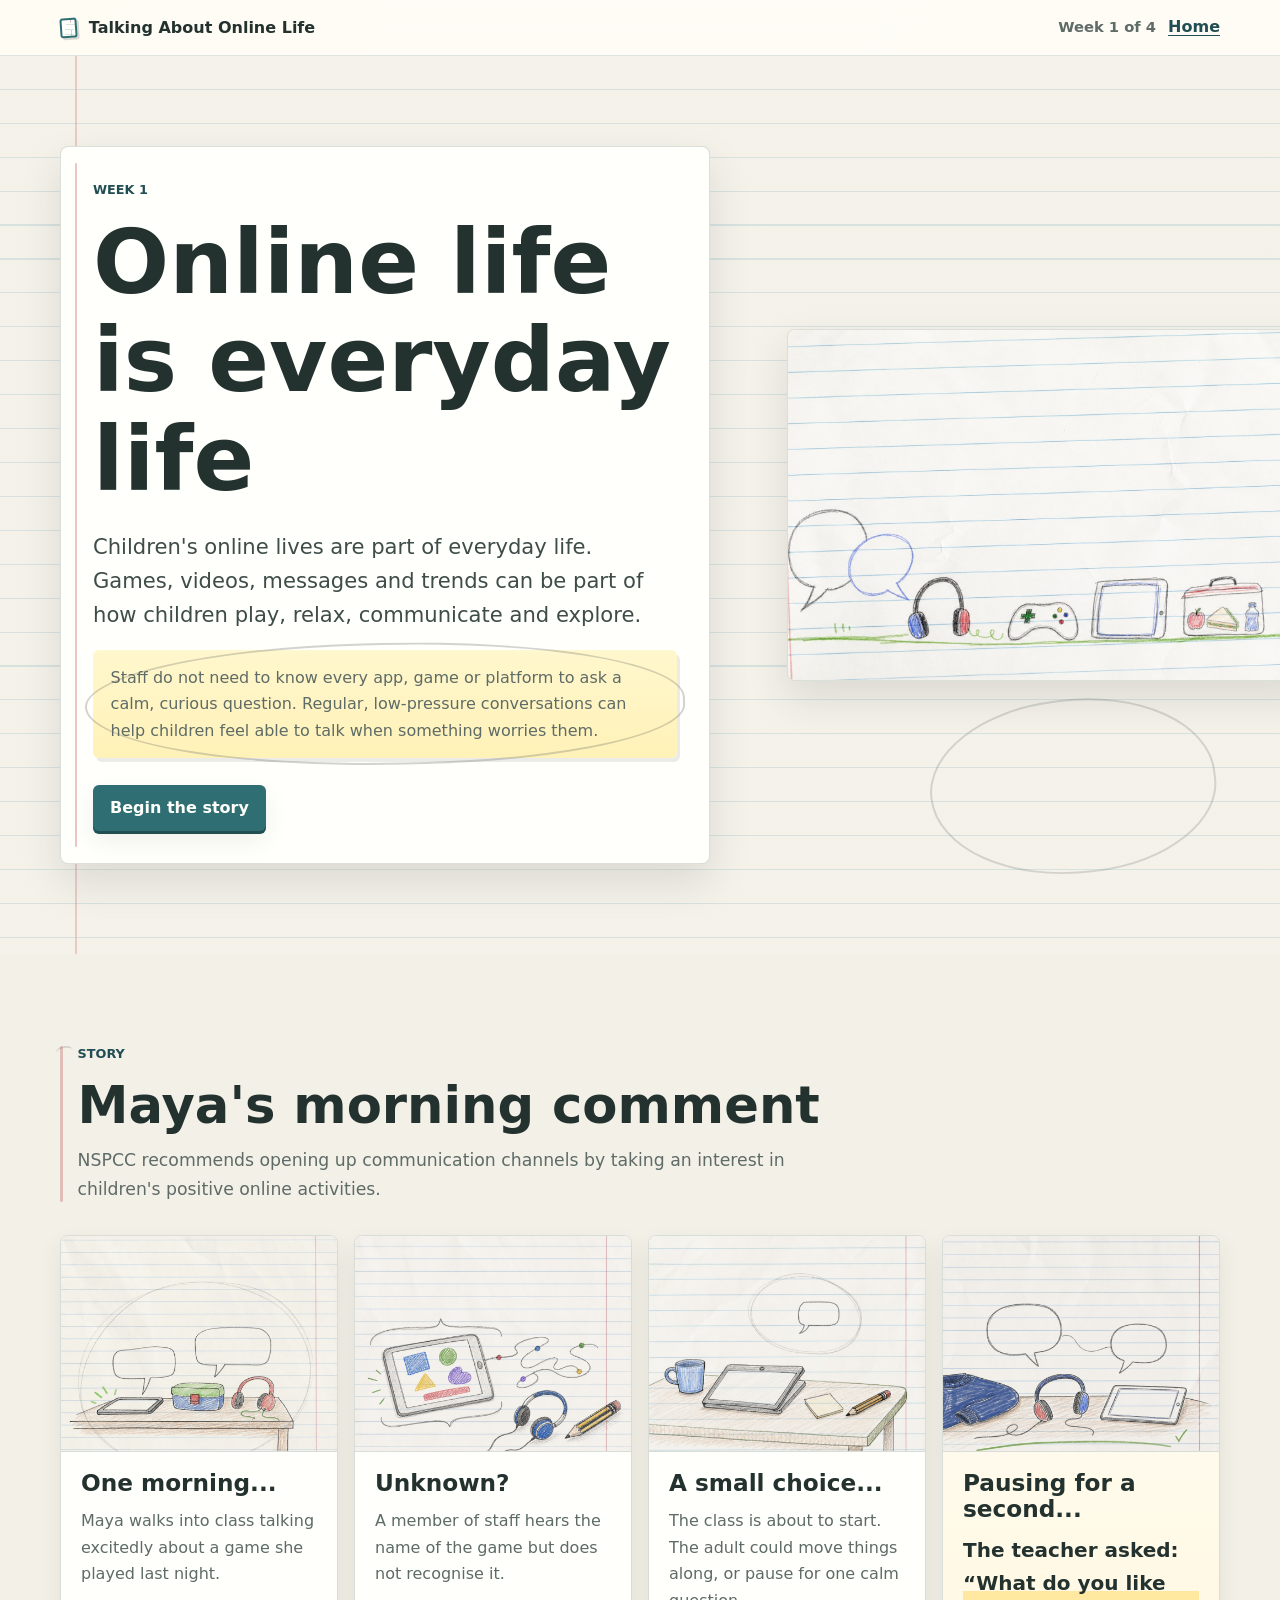
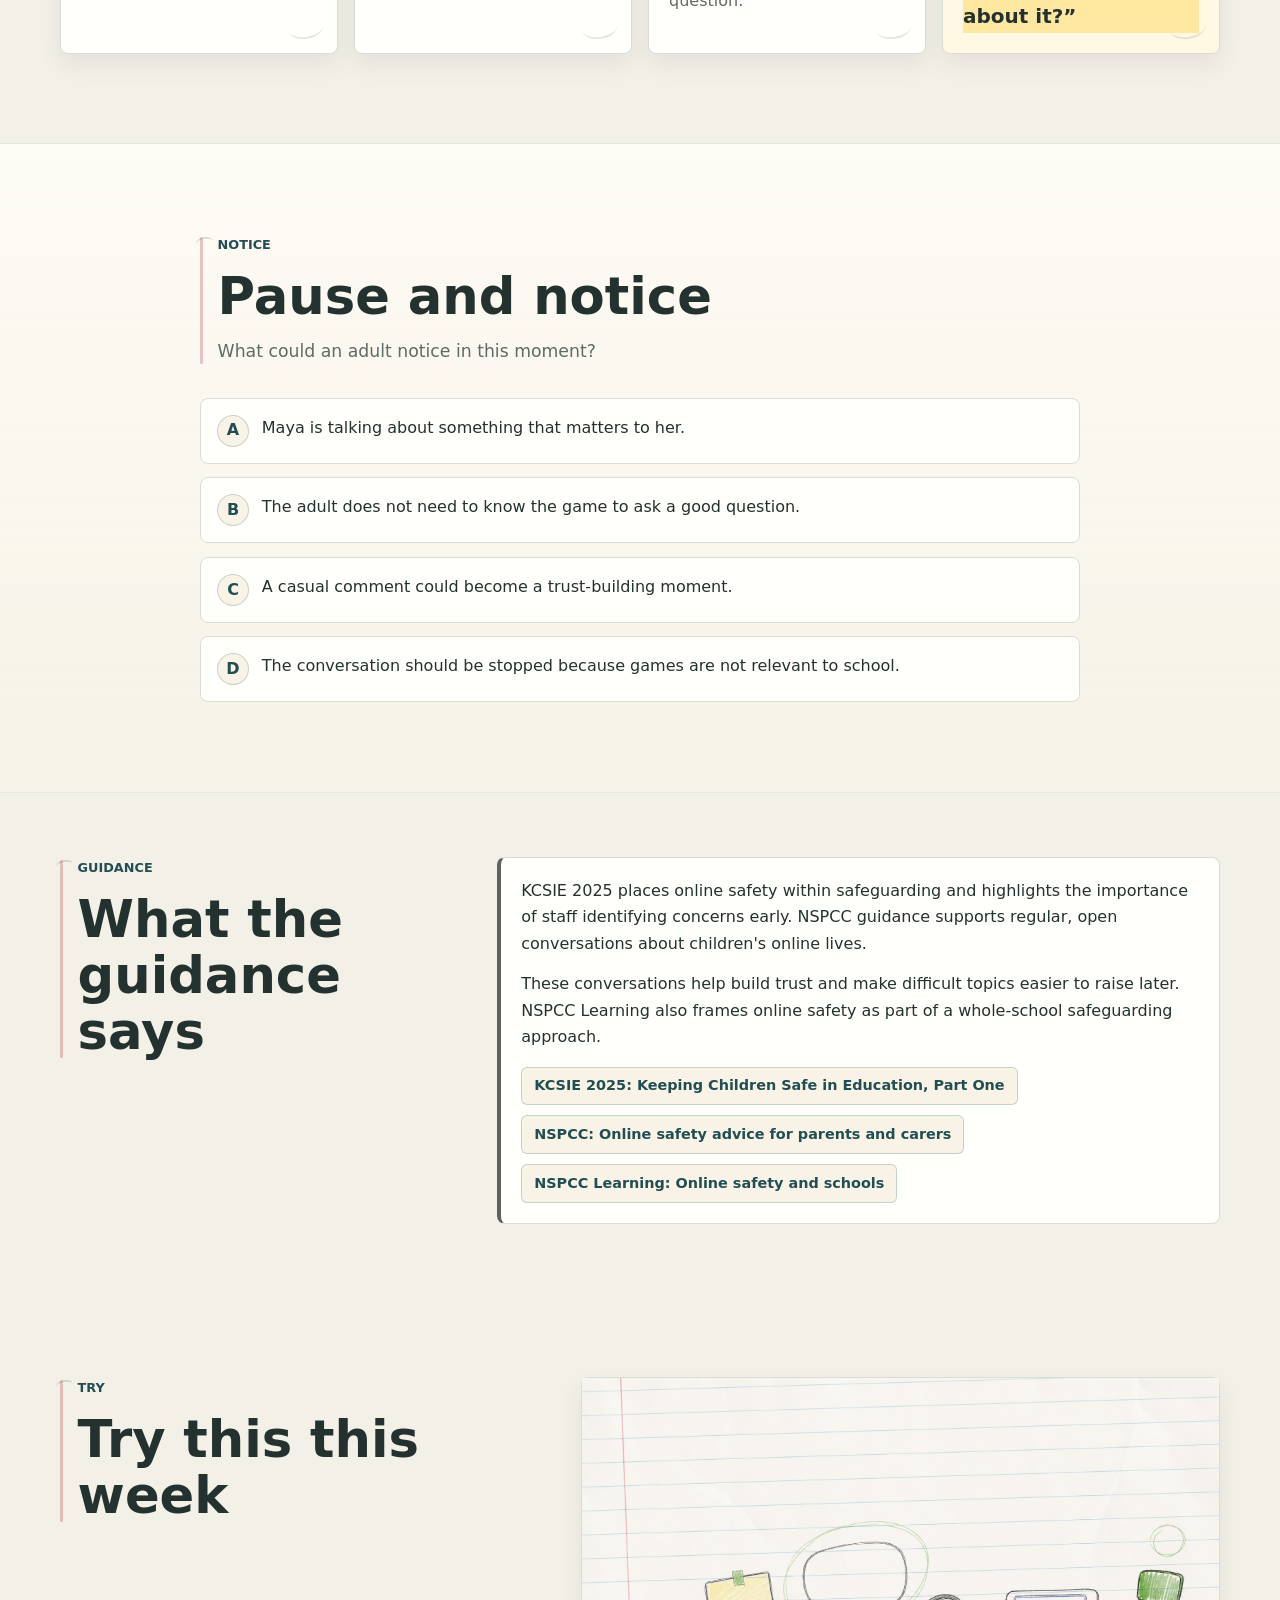
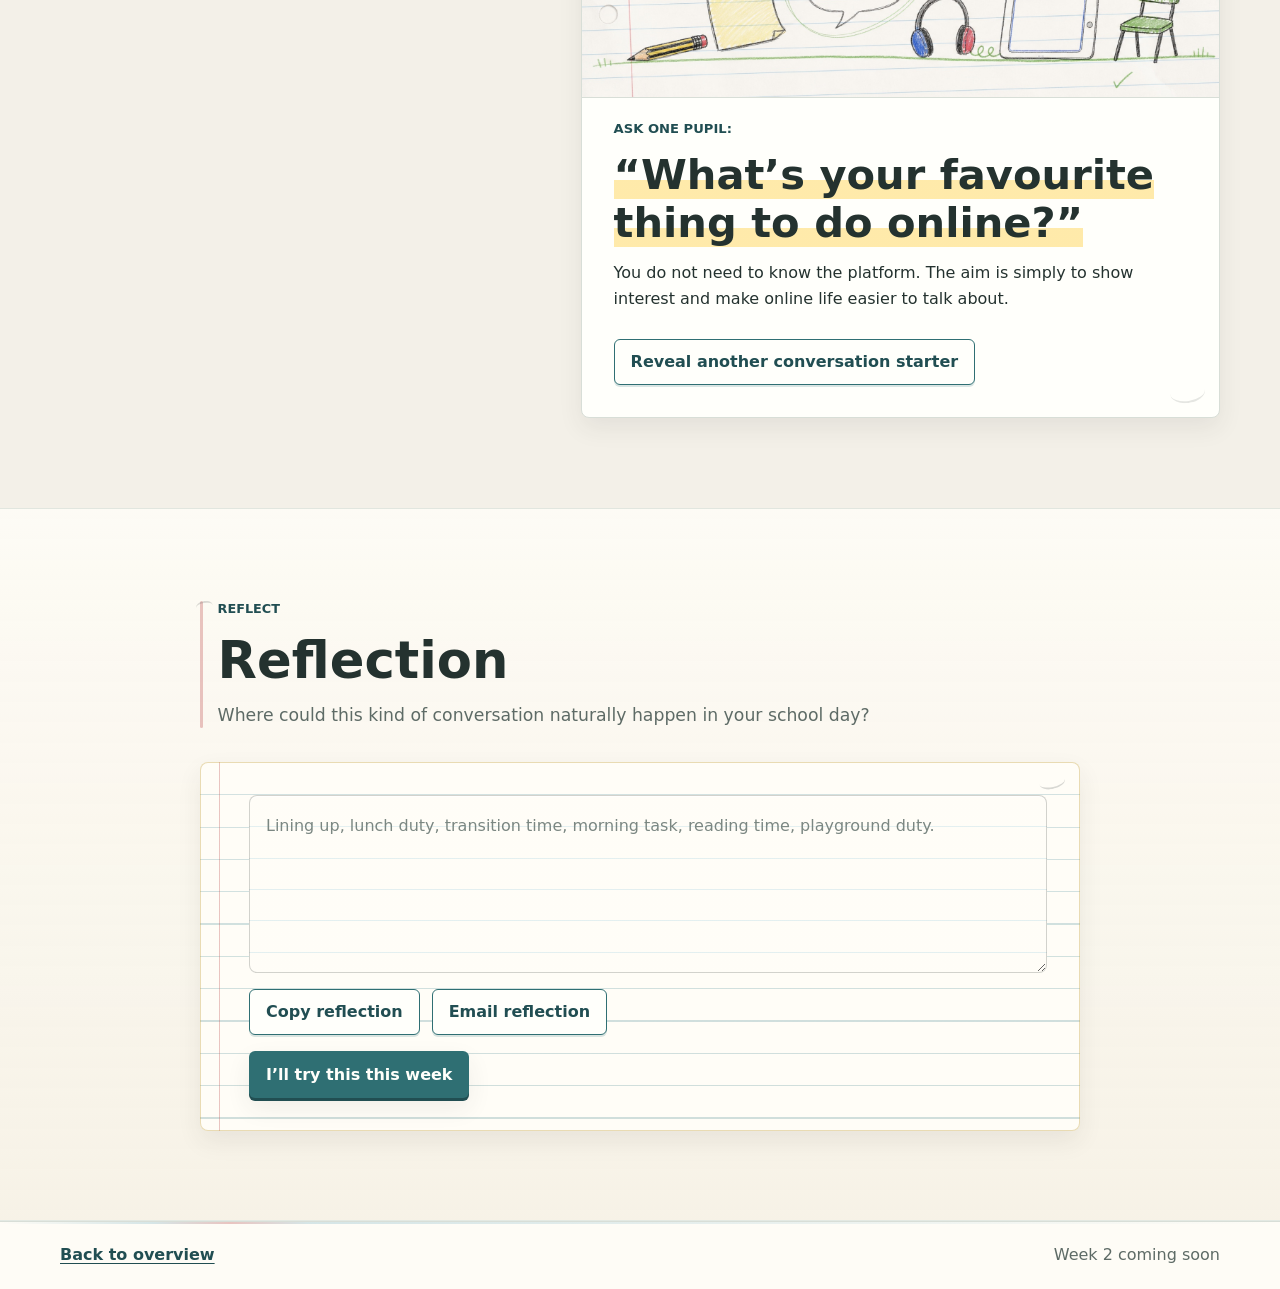
==== commit c23852f5: "Fine tuning - copy + added interaction" ====
--- a/week-1/index.html
+++ b/week-1/index.html
@@ -9,8 +9,8 @@
     >
     <title>Week 1: Online life is everyday life</title>
     <link rel="icon" href="../assets/favicon.svg" type="image/svg+xml">
-    <link rel="stylesheet" href="../shared/styles.css">
-    <script src="../shared/script.js" defer></script>
+    <link rel="stylesheet" href="../shared/styles.css?v=20260609-2">
+    <script src="../shared/script.js?v=20260609-2" defer></script>
   </head>
   <body class="site-shell week-page annotated-journal">
     <a class="skip-link" href="#main">Skip to main content</a>
@@ -66,10 +66,10 @@
         <div class="container">
           <div class="section-heading margin-prompt">
             <p class="eyebrow">Story</p>
-            <h2 id="storyboard-heading">Amira's morning comment</h2>
+            <h2 id="storyboard-heading">Maya's morning comment</h2>
             <p>
-              Follow one ordinary classroom moment and notice how a simple question
-              could keep the conversation open.
+              NSPCC recommends opening up communication channels by taking an interest
+              in children's positive online activities.
             </p>
           </div>
 
@@ -83,9 +83,8 @@
                 height="1000"
                 decoding="async"
               >
-              <p class="story-card__number progress-marker">Panel 1</p>
-              <h3>The comment</h3>
-              <p>Amira walks into class talking excitedly about a game she played last night.</p>
+              <h3>One morning...</h3>
+              <p>Maya walks into class talking excitedly about a game she played last night.</p>
             </article>
 
             <article class="story-card paper-panel activity-card">
@@ -97,8 +96,7 @@
                 height="1000"
                 decoding="async"
               >
-              <p class="story-card__number progress-marker">Panel 2</p>
-              <h3>The unknown platform</h3>
+              <h3>Unknown?</h3>
               <p>A member of staff hears the name of the game but does not recognise it.</p>
             </article>
 
@@ -111,9 +109,8 @@
                 height="1000"
                 decoding="async"
               >
-              <p class="story-card__number progress-marker">Panel 3</p>
-              <h3>The adult moment</h3>
-              <p>The adult could move the conversation on, or ask one simple, curious question.</p>
+              <h3>A small choice...</h3>
+              <p>The class is about to start. The adult could move things along, or pause for one calm question.</p>
             </article>
 
             <article class="story-card story-card--quote paper-panel activity-card">
@@ -125,9 +122,8 @@
                 height="1000"
                 decoding="async"
               >
-              <p class="story-card__number progress-marker">Panel 4</p>
-              <h3>The opening</h3>
-              <p class="story-quote">&ldquo;What do you like about it?&rdquo;</p>
+              <h3>Pausing for a second...</h3>
+              <p class="story-quote">The teacher asked: &ldquo;What do you like about it?&rdquo;</p>
             </article>
           </div>
         </div>
@@ -142,53 +138,106 @@
           </div>
 
           <div class="notice-options" aria-label="Select all that apply">
-            <button
-              class="option-card activity-card"
-              type="button"
-              aria-pressed="false"
-              data-notice-option="supportive"
-            >
-              <span class="option-card__letter">A</span>
-              <span>Amira is talking about something that matters to her.</span>
-            </button>
-
-            <button
-              class="option-card activity-card"
-              type="button"
-              aria-pressed="false"
-              data-notice-option="supportive"
-            >
-              <span class="option-card__letter">B</span>
-              <span>The adult does not need to know the game to ask a good question.</span>
-            </button>
-
-            <button
-              class="option-card activity-card"
-              type="button"
-              aria-pressed="false"
-              data-notice-option="supportive"
-            >
-              <span class="option-card__letter">C</span>
-              <span>A casual comment could become a trust-building moment.</span>
-            </button>
-
-            <button
-              class="option-card activity-card"
-              type="button"
-              aria-pressed="false"
-              data-notice-option="gentle"
-            >
-              <span class="option-card__letter">D</span>
-              <span>The conversation should be stopped because games are not relevant to school.</span>
-            </button>
-          </div>
-
-          <div
-            class="feedback-panel reflection-note"
-            aria-live="polite"
-            data-notice-feedback
-            hidden
-          ></div>
+            <div class="notice-option-item">
+              <button
+                class="option-card activity-card"
+                type="button"
+                aria-pressed="false"
+                aria-controls="notice-feedback-a"
+                data-notice-option
+              >
+                <span class="option-card__letter">A</span>
+                <span>Maya is talking about something that matters to her.</span>
+              </button>
+              <div
+                class="feedback-panel feedback-panel--option reflection-note"
+                id="notice-feedback-a"
+                aria-live="polite"
+                data-notice-response
+                hidden
+              >
+                <p>
+                  Yes - this is the kind of small moment that can help adults understand
+                  pupils' online worlds and support a culture where children feel able to talk.
+                </p>
+              </div>
+            </div>
+
+            <div class="notice-option-item">
+              <button
+                class="option-card activity-card"
+                type="button"
+                aria-pressed="false"
+                aria-controls="notice-feedback-b"
+                data-notice-option
+              >
+                <span class="option-card__letter">B</span>
+                <span>The adult does not need to know the game to ask a good question.</span>
+              </button>
+              <div
+                class="feedback-panel feedback-panel--option reflection-note"
+                id="notice-feedback-b"
+                aria-live="polite"
+                data-notice-response
+                hidden
+              >
+                <p>
+                  Yes - this is the kind of small moment that can help adults understand
+                  pupils' online worlds and support a culture where children feel able to talk.
+                </p>
+              </div>
+            </div>
+
+            <div class="notice-option-item">
+              <button
+                class="option-card activity-card"
+                type="button"
+                aria-pressed="false"
+                aria-controls="notice-feedback-c"
+                data-notice-option
+              >
+                <span class="option-card__letter">C</span>
+                <span>A casual comment could become a trust-building moment.</span>
+              </button>
+              <div
+                class="feedback-panel feedback-panel--option reflection-note"
+                id="notice-feedback-c"
+                aria-live="polite"
+                data-notice-response
+                hidden
+              >
+                <p>
+                  Yes - this is the kind of small moment that can help adults understand
+                  pupils' online worlds and support a culture where children feel able to talk.
+                </p>
+              </div>
+            </div>
+
+            <div class="notice-option-item">
+              <button
+                class="option-card activity-card"
+                type="button"
+                aria-pressed="false"
+                aria-controls="notice-feedback-d"
+                data-notice-option
+              >
+                <span class="option-card__letter">D</span>
+                <span>The conversation should be stopped because games are not relevant to school.</span>
+              </button>
+              <div
+                class="feedback-panel feedback-panel--option reflection-note"
+                id="notice-feedback-d"
+                aria-live="polite"
+                data-notice-response
+                hidden
+              >
+                <p>
+                  This might close the conversation too quickly. The aim is not to approve
+                  or disapprove of the game, but to keep a safe, curious conversation open.
+                </p>
+              </div>
+            </div>
+          </div>
         </div>
       </section>
 
@@ -267,8 +316,8 @@
             </button>
 
             <div class="starter-list" id="starter-list" data-starter-list hidden>
-              <p>&ldquo;What do you like about it?&rdquo;</p>
-              <p>&ldquo;How does it work?&rdquo;</p>
+              <p>&ldquo;What creative things do you do online?&rdquo;</p>
+              <p>&ldquo;What kinds of games do you like?&rdquo;</p>
             </div>
           </div>
         </div>
@@ -292,6 +341,20 @@
               placeholder="Lining up, lunch duty, transition time, morning task, reading time, playground duty."
               rows="5"
             ></textarea>
+            <div class="reflection-tools" aria-label="Save your reflection">
+              <button class="button button--secondary" type="button" data-copy-reflection>
+                Copy reflection
+              </button>
+              <button class="button button--secondary" type="button" data-email-reflection>
+                Email reflection
+              </button>
+            </div>
+            <p
+              class="feedback-panel feedback-panel--inline reflection-tools-feedback"
+              aria-live="polite"
+              data-reflection-tools-feedback
+              hidden
+            ></p>
             <button class="button button--primary" type="button" data-reflection-button>
               I&rsquo;ll try this this week
             </button>
--- a/shared/styles.css
+++ b/shared/styles.css
@@ -668,6 +668,11 @@
   gap: 0.85rem;
 }
 
+.notice-option-item {
+  display: grid;
+  gap: 0.5rem;
+}
+
 .option-card {
   display: grid;
   grid-template-columns: auto minmax(0, 1fr);
@@ -719,6 +724,11 @@
   margin-top: 1rem;
   padding: 1rem;
   color: var(--ink);
+}
+
+.feedback-panel--option {
+  margin-top: 0;
+  margin-left: clamp(0rem, 7vw, 2.8rem);
 }
 
 .reflection-note,
@@ -916,6 +926,20 @@
   outline: none;
 }
 
+.reflection-tools {
+  display: flex;
+  flex-wrap: wrap;
+  gap: 0.75rem;
+}
+
+.reflection-tools .button {
+  margin-top: 0;
+}
+
+.reflection-tools-feedback {
+  margin-top: 0;
+}
+
 .reflection-card .button {
   justify-self: start;
   margin-top: 0;
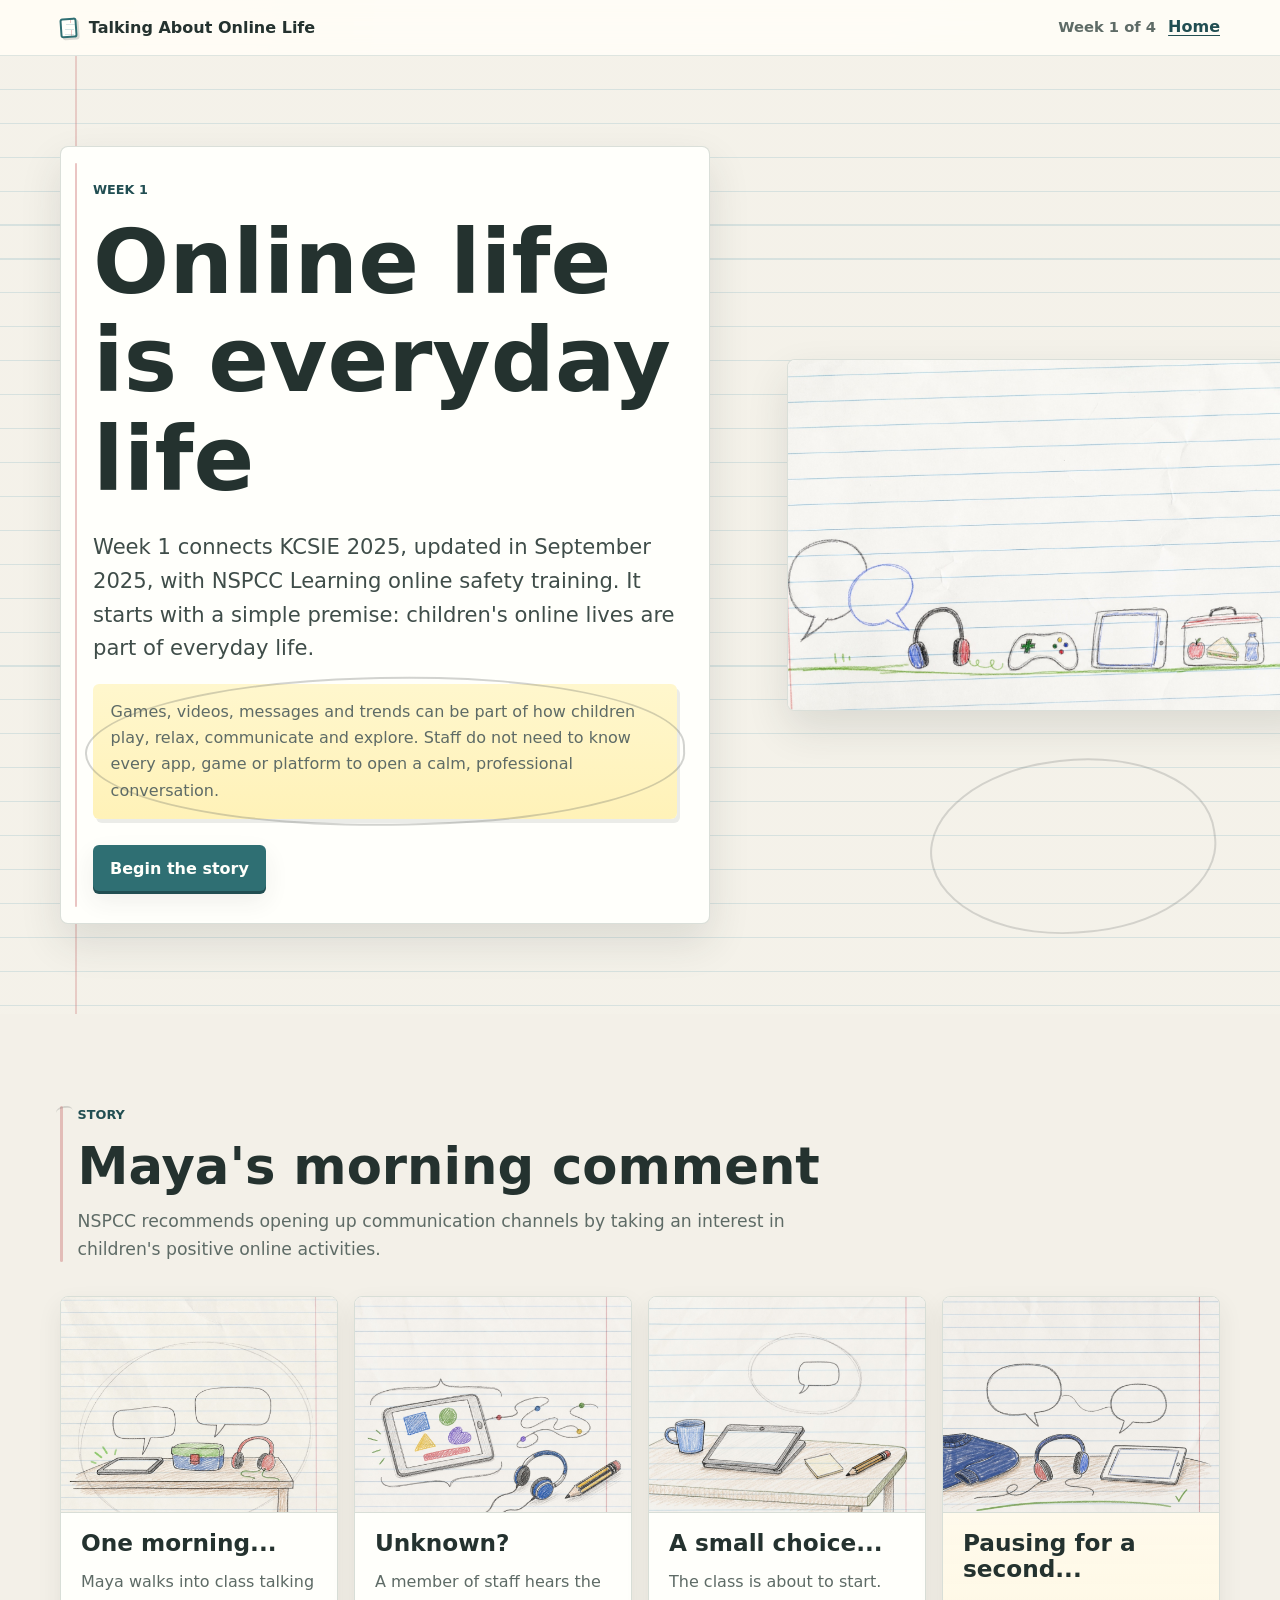
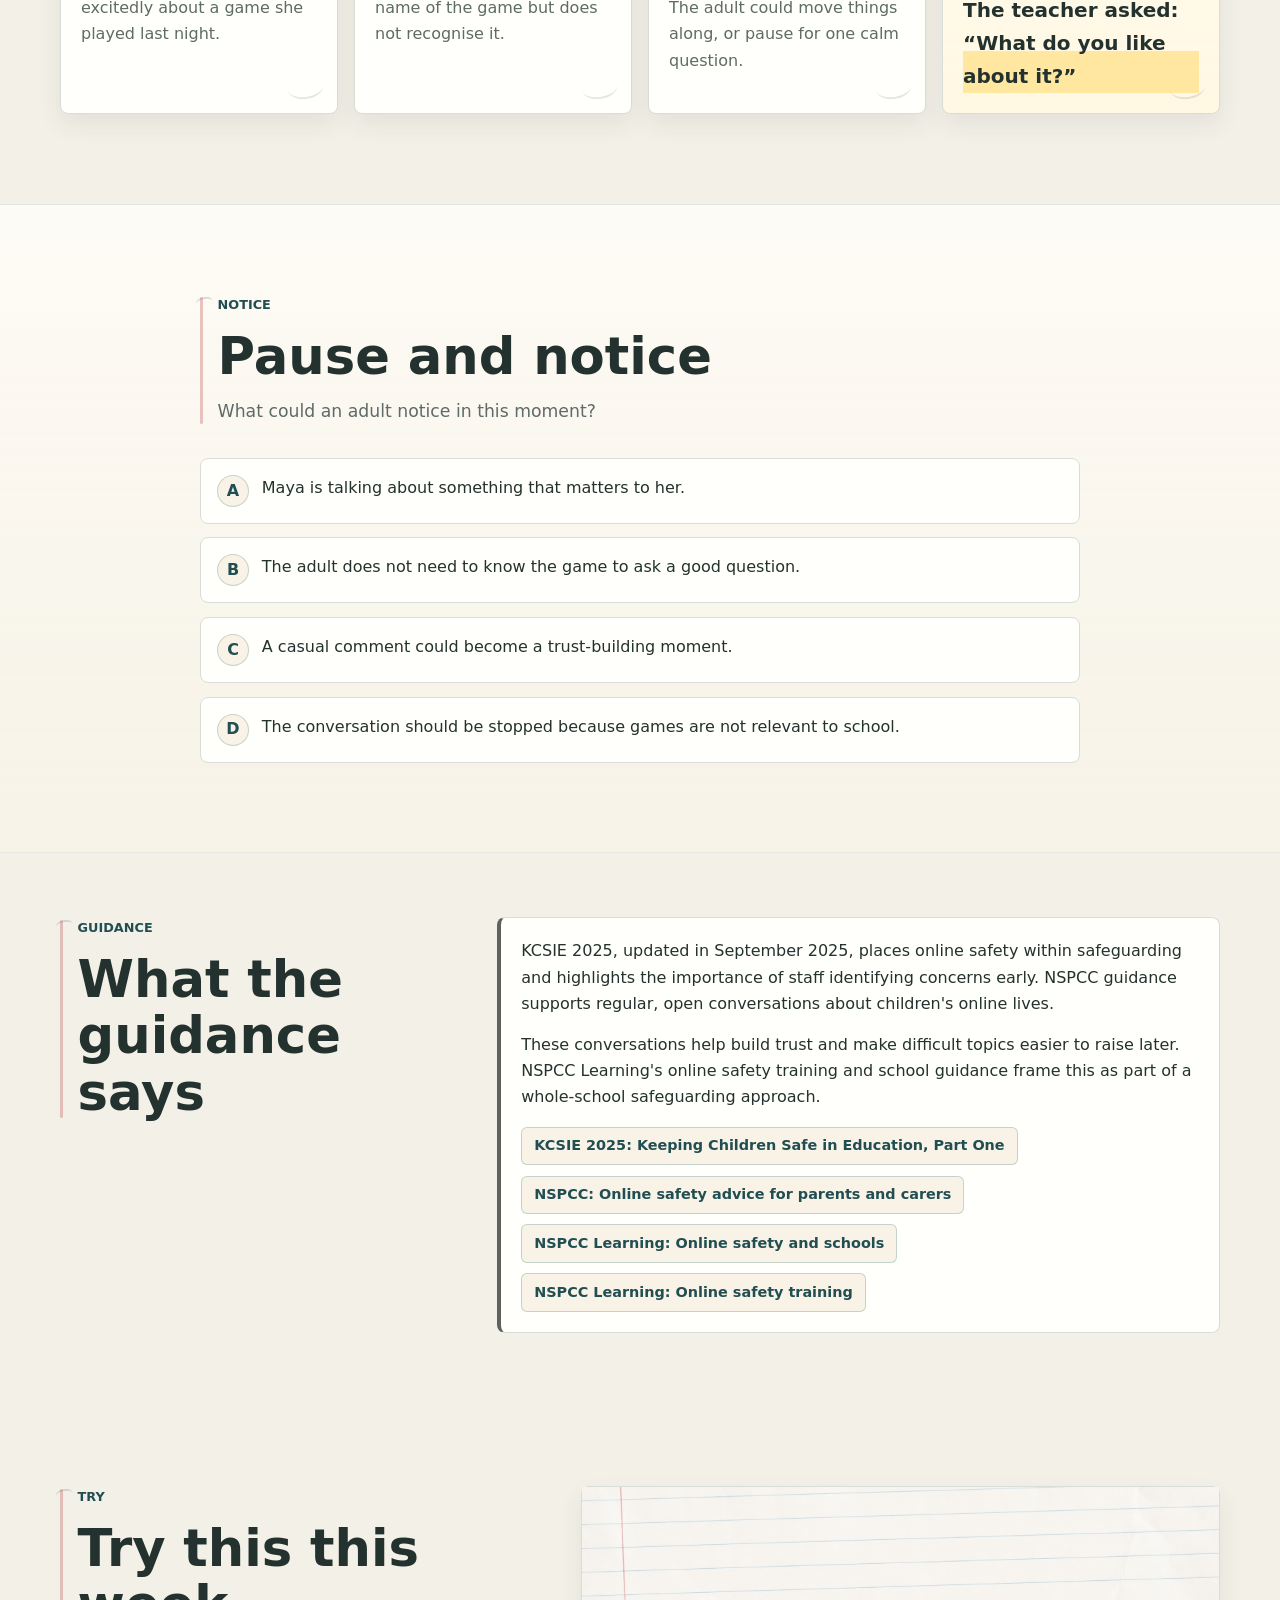
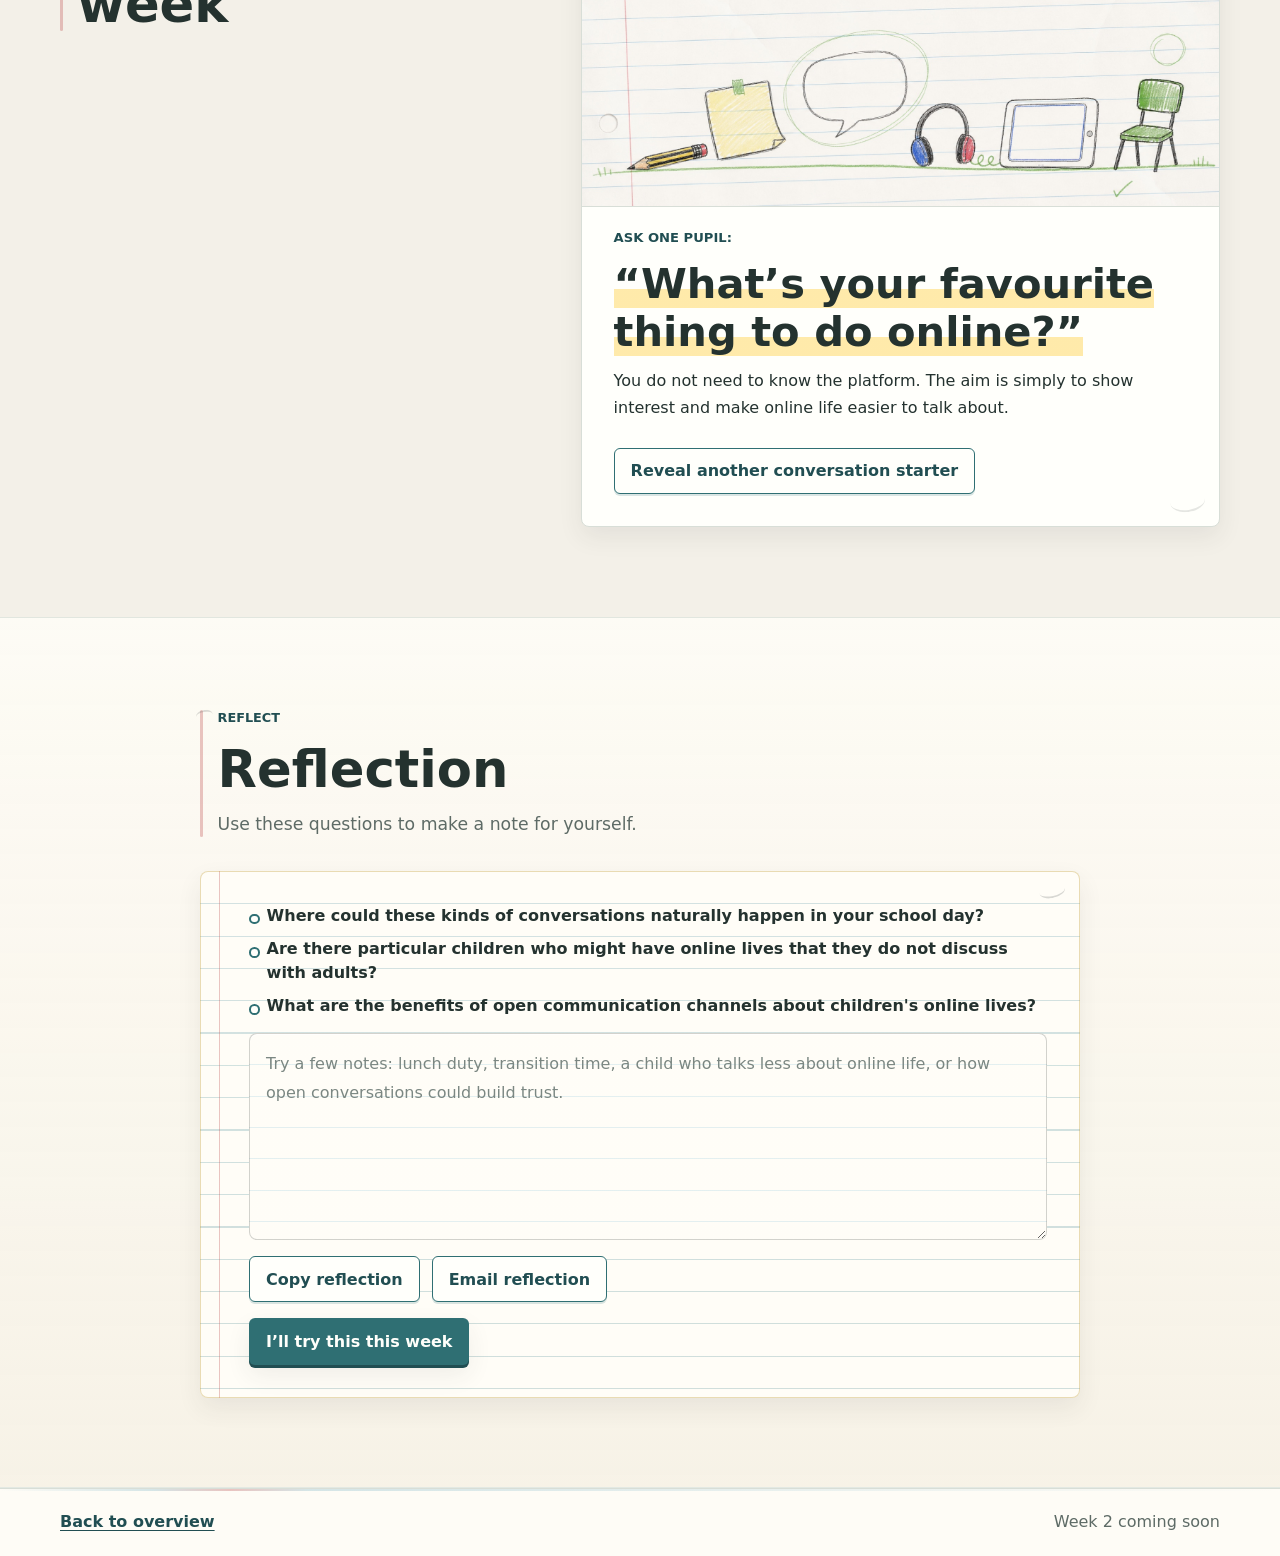
==== commit 412d079d: "Updated copy more professional feel, less condescending" ====
--- a/week-1/index.html
+++ b/week-1/index.html
@@ -5,12 +5,12 @@
     <meta name="viewport" content="width=device-width, initial-scale=1">
     <meta
       name="description"
-      content="Week 1 of Talking About Online Life: everyday conversations about children's online lives for primary school staff."
+      content="Week 1 of Talking About Online Life: everyday conversations about children's online lives, grounded in KCSIE 2025 and NSPCC Learning."
     >
     <title>Week 1: Online life is everyday life</title>
     <link rel="icon" href="../assets/favicon.svg" type="image/svg+xml">
-    <link rel="stylesheet" href="../shared/styles.css?v=20260609-2">
-    <script src="../shared/script.js?v=20260609-2" defer></script>
+    <link rel="stylesheet" href="../shared/styles.css?v=20260609-4">
+    <script src="../shared/script.js?v=20260609-4" defer></script>
   </head>
   <body class="site-shell week-page annotated-journal">
     <a class="skip-link" href="#main">Skip to main content</a>
@@ -35,14 +35,14 @@
             <p class="eyebrow">Week 1</p>
             <h1>Online life is everyday life</h1>
             <p class="lead">
-              Children's online lives are part of everyday life. Games, videos,
-              messages and trends can be part of how children play, relax,
-              communicate and explore.
+              Week 1 connects KCSIE 2025, updated in September 2025, with NSPCC
+              Learning online safety training. It starts with a simple premise:
+              children's online lives are part of everyday life.
             </p>
             <p class="core-message teacher-annotation">
-              Staff do not need to know every app, game or platform to ask a calm,
-              curious question. Regular, low-pressure conversations can help children
-              feel able to talk when something worries them.
+              Games, videos, messages and trends can be part of how children play,
+              relax, communicate and explore. Staff do not need to know every app,
+              game or platform to open a calm, professional conversation.
             </p>
             <button class="button button--primary" type="button" data-scroll-target="#storyboard">
               Begin the story
@@ -251,14 +251,15 @@
 
             <div class="guidance-card safeguarding-callout paper-panel">
               <p>
-                KCSIE 2025 places online safety within safeguarding and highlights
-                the importance of staff identifying concerns early. NSPCC guidance
-                supports regular, open conversations about children's online lives.
+                KCSIE 2025, updated in September 2025, places online safety within
+                safeguarding and highlights the importance of staff identifying
+                concerns early. NSPCC guidance supports regular, open conversations
+                about children's online lives.
               </p>
               <p>
                 These conversations help build trust and make difficult topics easier
-                to raise later. NSPCC Learning also frames online safety as part of a
-                whole-school safeguarding approach.
+                to raise later. NSPCC Learning's online safety training and school
+                guidance frame this as part of a whole-school safeguarding approach.
               </p>
 
               <ul class="source-list" aria-label="Source labels">
@@ -277,6 +278,11 @@
                     NSPCC Learning: Online safety and schools
                   </a>
                 </li>
+                <li>
+                  <a href="https://learning.nspcc.org.uk/training/online-safety">
+                    NSPCC Learning: Online safety training
+                  </a>
+                </li>
               </ul>
             </div>
           </div>
@@ -328,18 +334,24 @@
           <div class="section-heading margin-prompt">
             <p class="eyebrow">Reflect</p>
             <h2 id="reflection-heading">Reflection</h2>
-            <p>Where could this kind of conversation naturally happen in your school day?</p>
+            <p>Use these questions to make a note for yourself.</p>
           </div>
 
           <div class="reflection-card reflection-note lined-paper-panel">
             <label class="visually-hidden" for="reflection-response">
-              Where could this kind of conversation naturally happen in your school day?
+              Reflection notes
             </label>
+            <div class="reflection-prompts" id="reflection-prompts">
+              <p>Where could these kinds of conversations naturally happen in your school day?</p>
+              <p>Are there particular children who might have online lives that they do not discuss with adults?</p>
+              <p>What are the benefits of open communication channels about children's online lives?</p>
+            </div>
             <textarea
               id="reflection-response"
               class="reflection-input"
-              placeholder="Lining up, lunch duty, transition time, morning task, reading time, playground duty."
-              rows="5"
+              aria-describedby="reflection-prompts"
+              placeholder="Try a few notes: lunch duty, transition time, a child who talks less about online life, or how open conversations could build trust."
+              rows="6"
             ></textarea>
             <div class="reflection-tools" aria-label="Save your reflection">
               <button class="button button--secondary" type="button" data-copy-reflection>
--- a/shared/styles.css
+++ b/shared/styles.css
@@ -896,6 +896,31 @@
     );
 }
 
+.reflection-prompts {
+  display: grid;
+  gap: 0.65rem;
+}
+
+.reflection-prompts p {
+  position: relative;
+  padding-left: 1.1rem;
+  color: var(--ink);
+  font-weight: 720;
+  line-height: 1.45;
+}
+
+.reflection-prompts p::before {
+  content: "";
+  position: absolute;
+  left: 0;
+  top: 0.62em;
+  width: 0.42rem;
+  height: 0.42rem;
+  border: 2px solid var(--accent);
+  border-radius: 50%;
+  background: var(--paper-clean);
+}
+
 textarea {
   display: block;
   width: 100%;
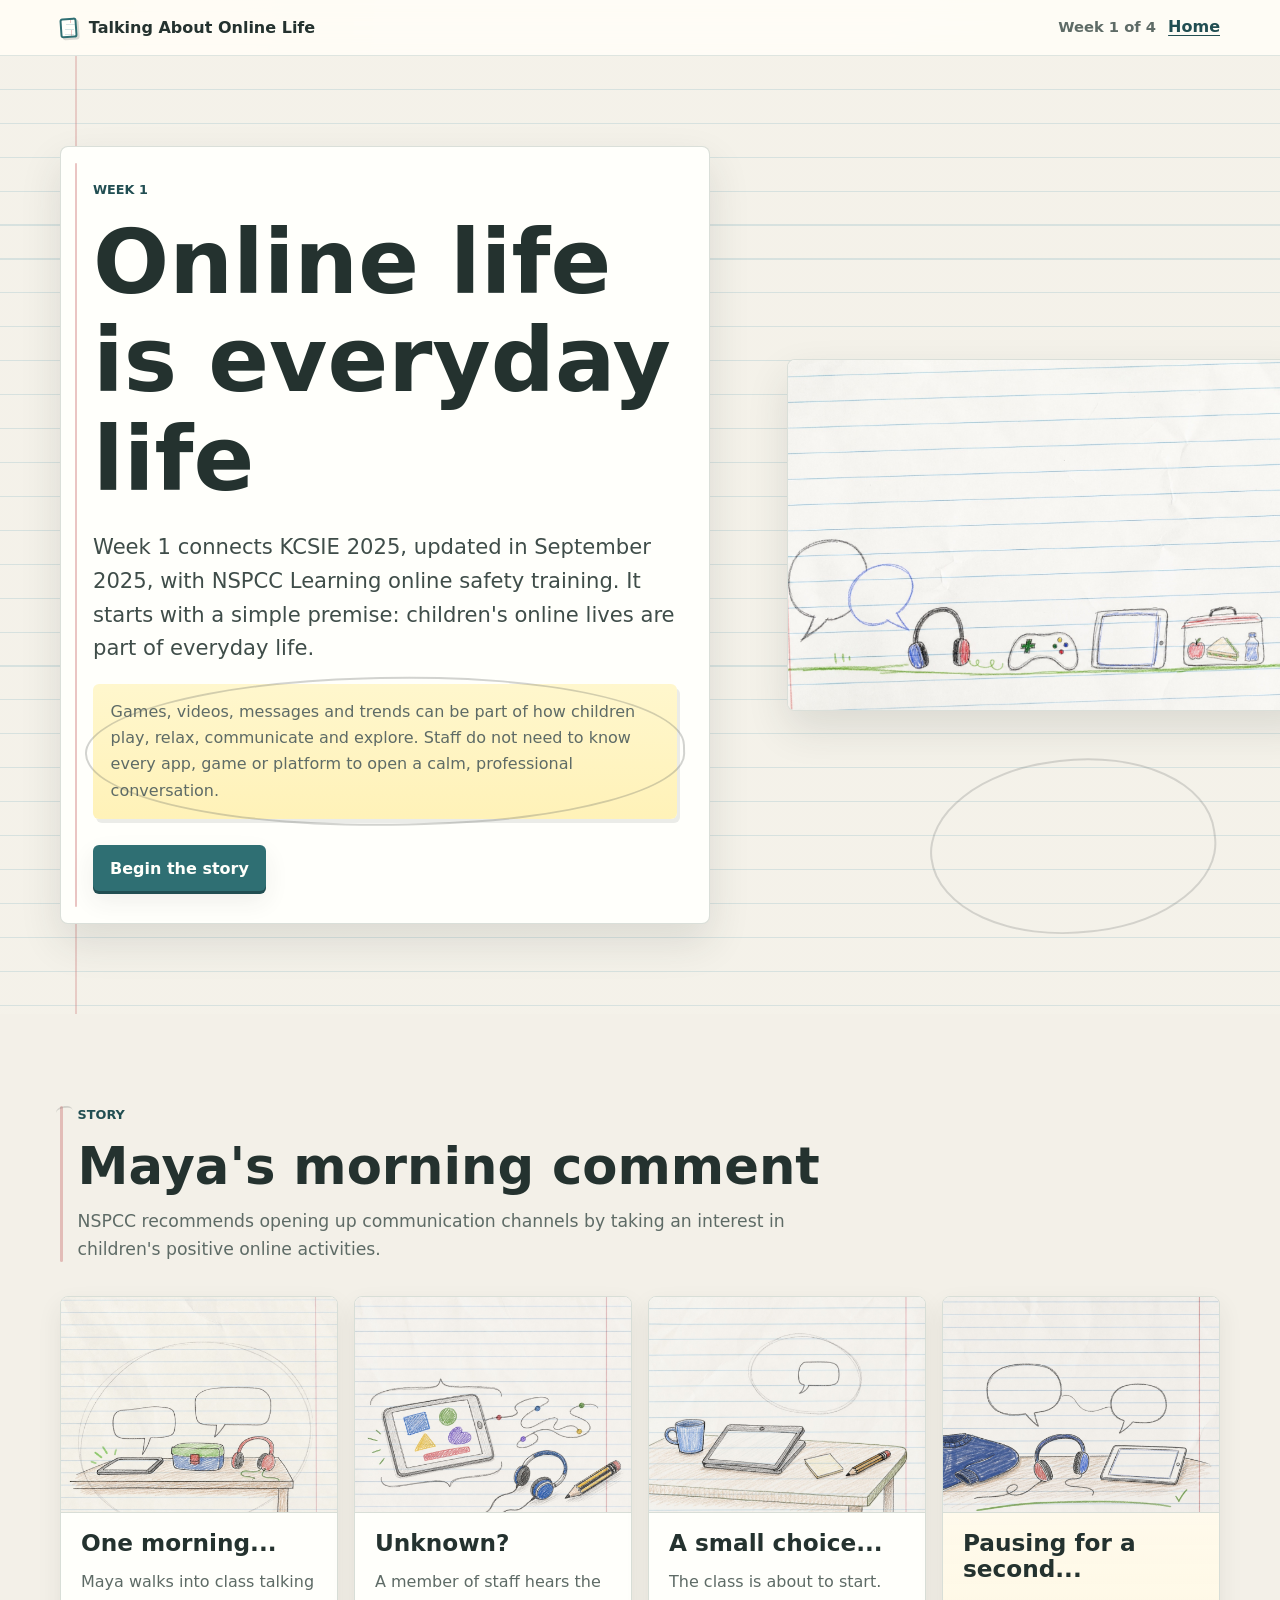
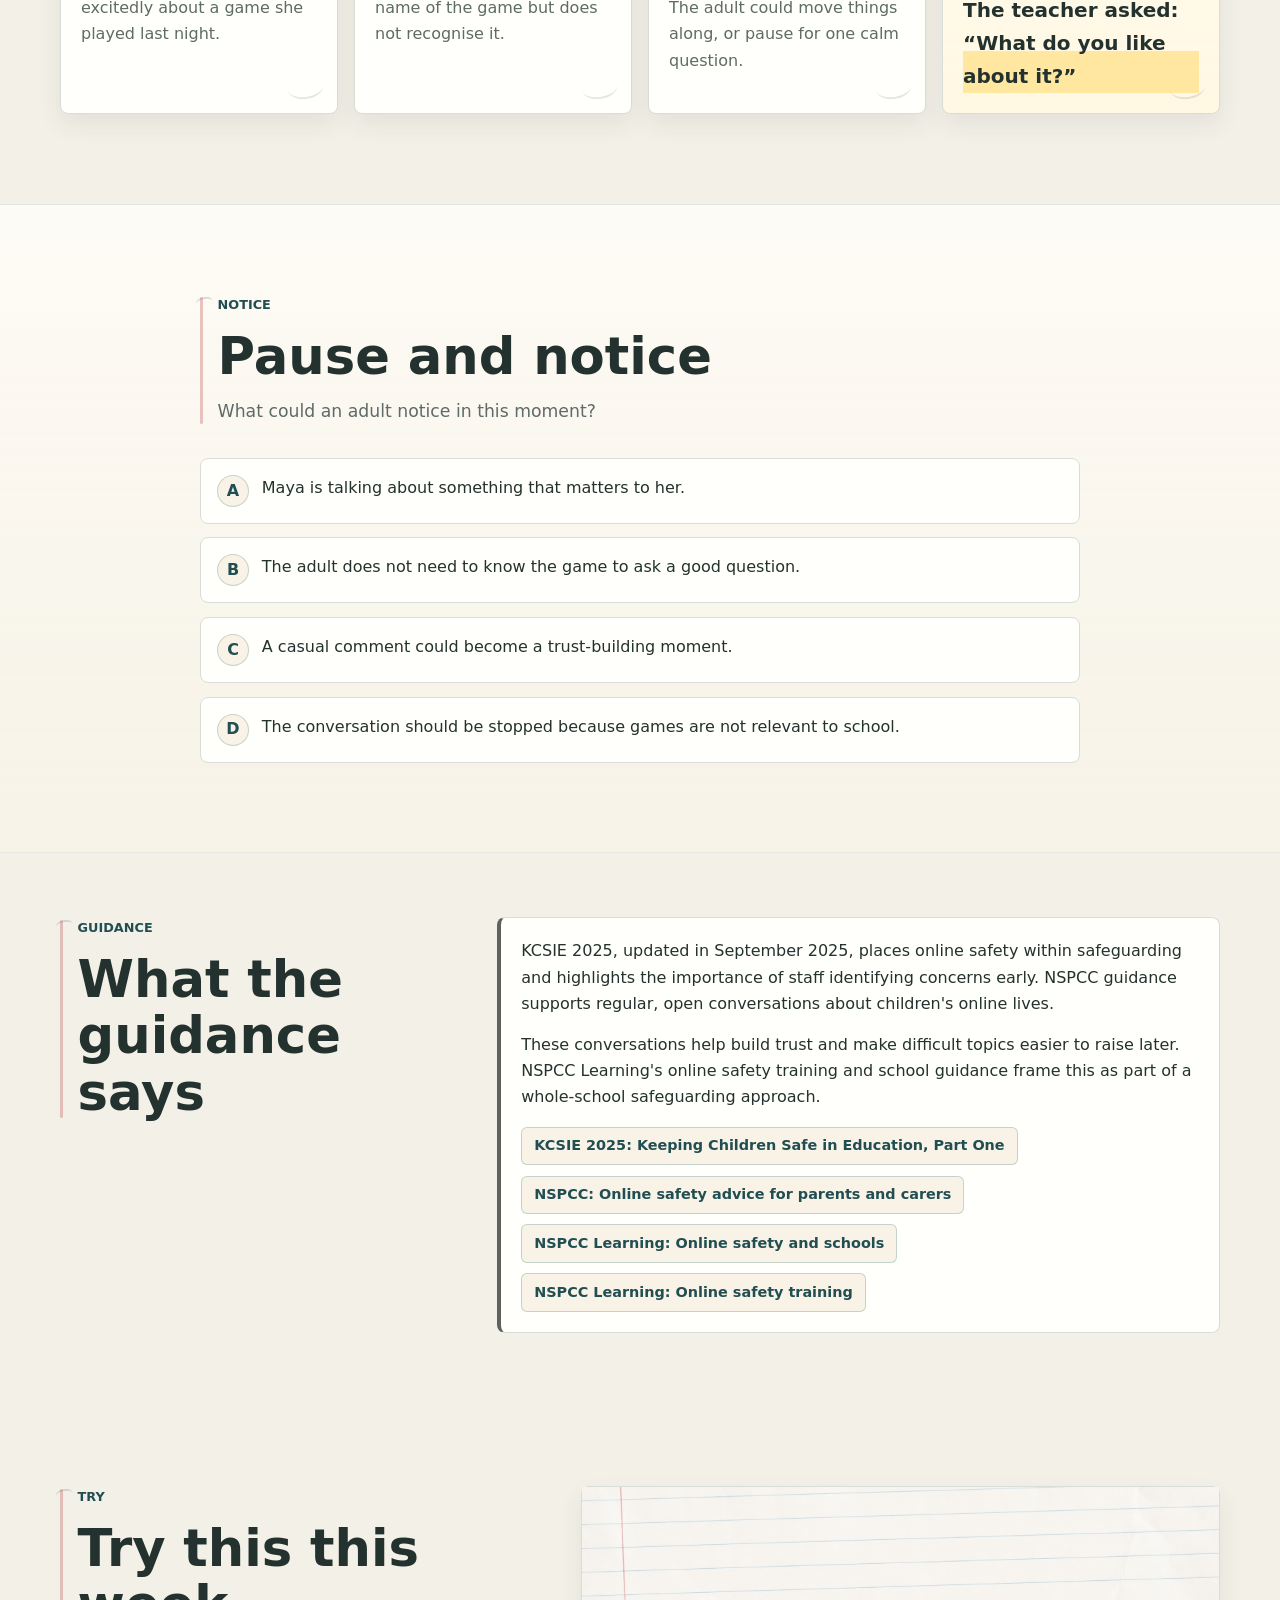
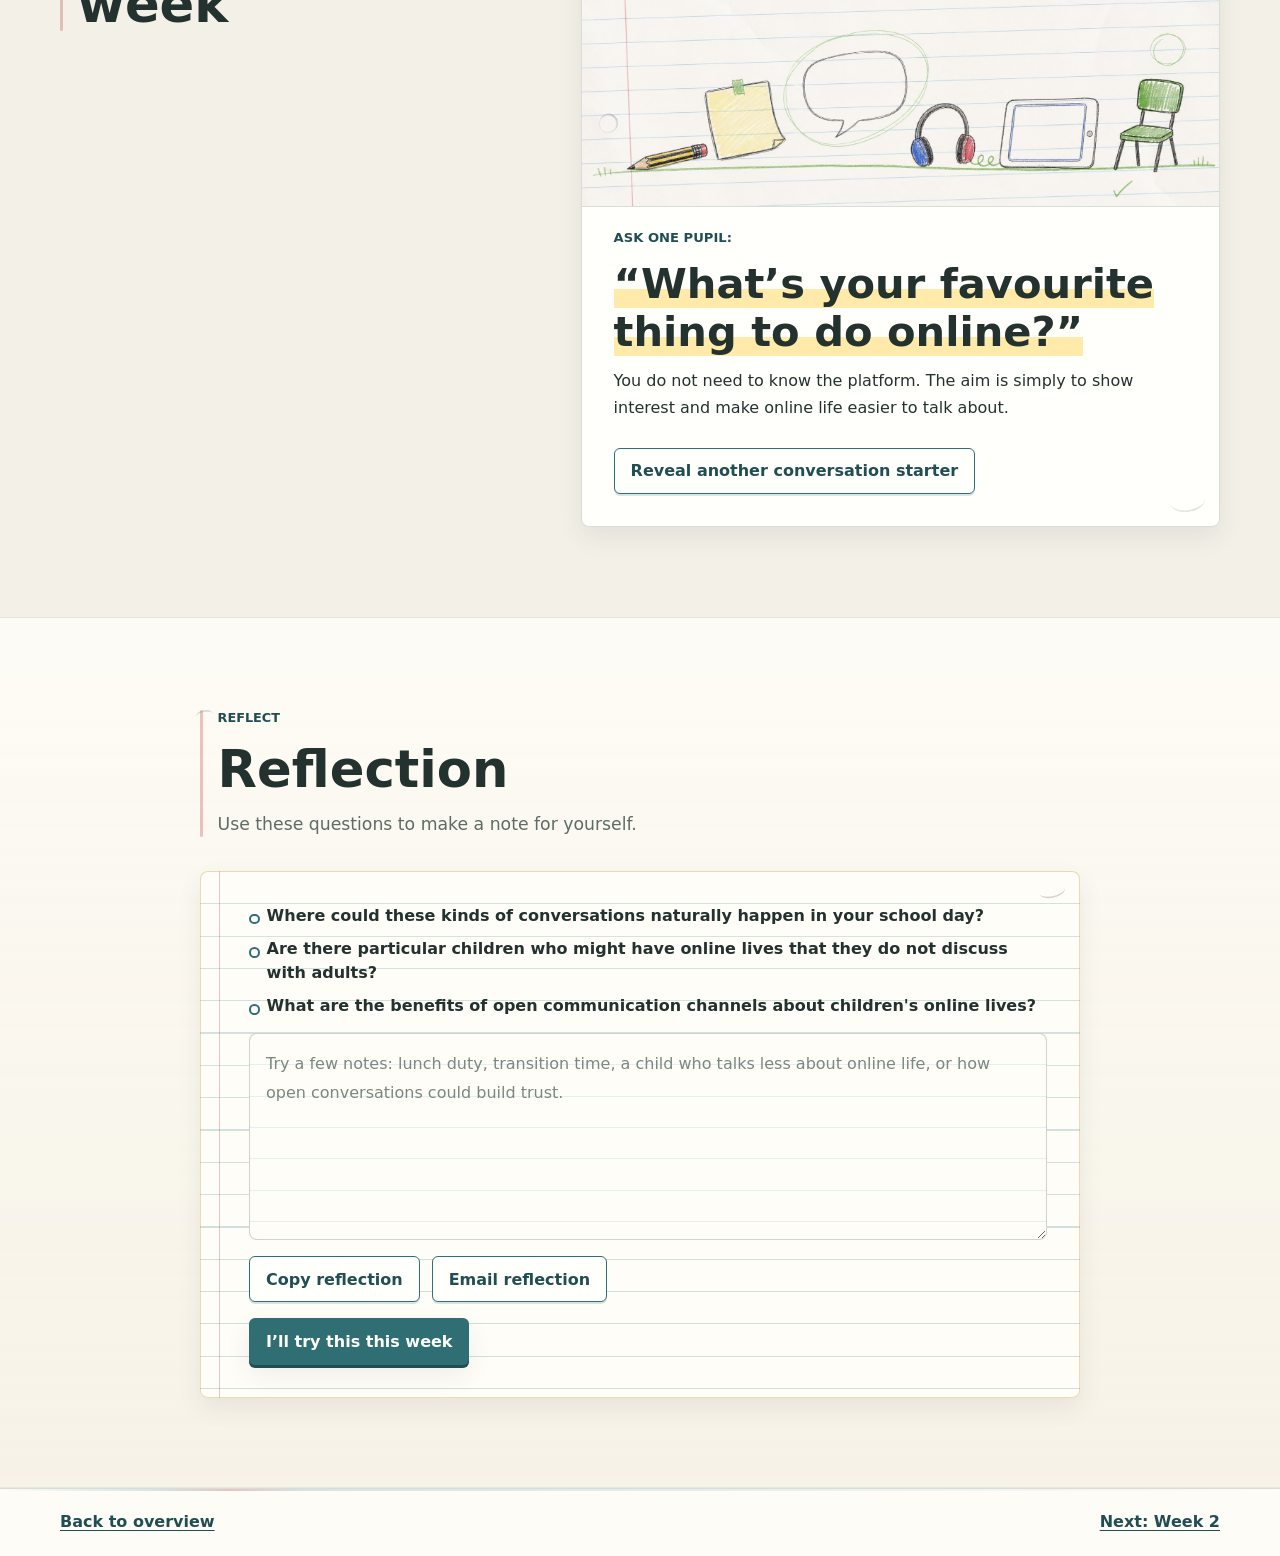
==== commit 83e4585f: "Add week 2 CPD page" ====
--- a/week-1/index.html
+++ b/week-1/index.html
@@ -9,8 +9,8 @@
     >
     <title>Week 1: Online life is everyday life</title>
     <link rel="icon" href="../assets/favicon.svg" type="image/svg+xml">
-    <link rel="stylesheet" href="../shared/styles.css?v=20260609-4">
-    <script src="../shared/script.js?v=20260609-4" defer></script>
+    <link rel="stylesheet" href="../shared/styles.css?v=20260621-1">
+    <script src="../shared/script.js?v=20260620-1" defer></script>
   </head>
   <body class="site-shell week-page annotated-journal">
     <a class="skip-link" href="#main">Skip to main content</a>
@@ -381,7 +381,7 @@
     <footer class="footer-nav module-divider" aria-label="Week navigation">
       <div class="container footer-nav__inner">
         <a class="text-link" href="../index.html">Back to overview</a>
-        <span>Week 2 coming soon</span>
+        <a class="text-link" href="../week-2/index.html">Next: Week 2</a>
       </div>
     </footer>
   </body>
--- a/shared/styles.css
+++ b/shared/styles.css
@@ -524,6 +524,10 @@
   grid-template-columns: repeat(4, minmax(0, 1fr));
 }
 
+.evidence-grid {
+  grid-template-columns: repeat(auto-fit, minmax(min(100%, 14rem), 1fr));
+}
+
 .story-grid {
   grid-template-columns: repeat(4, minmax(0, 1fr));
 }
@@ -1118,6 +1122,10 @@
     grid-template-columns: 1fr;
   }
 
+  .evidence-grid {
+    grid-template-columns: 1fr;
+  }
+
   .source-list {
     display: grid;
   }
